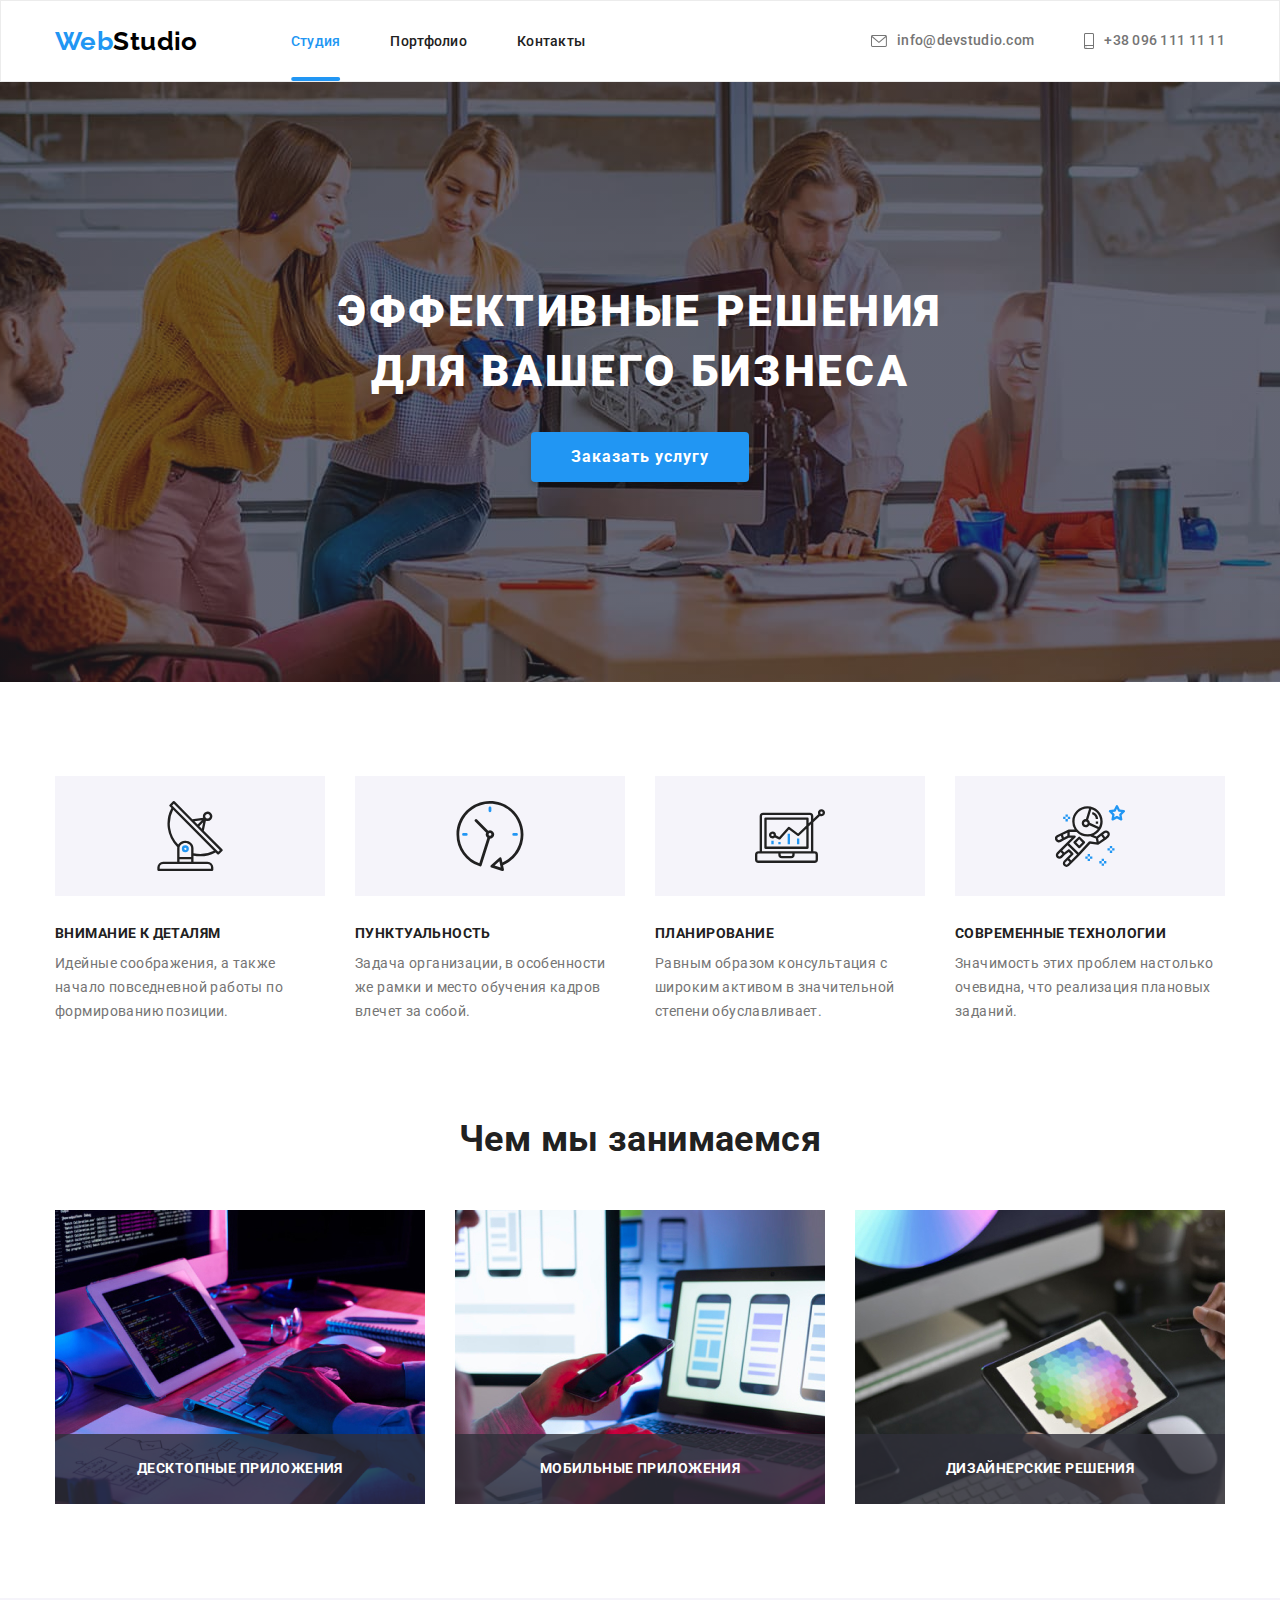
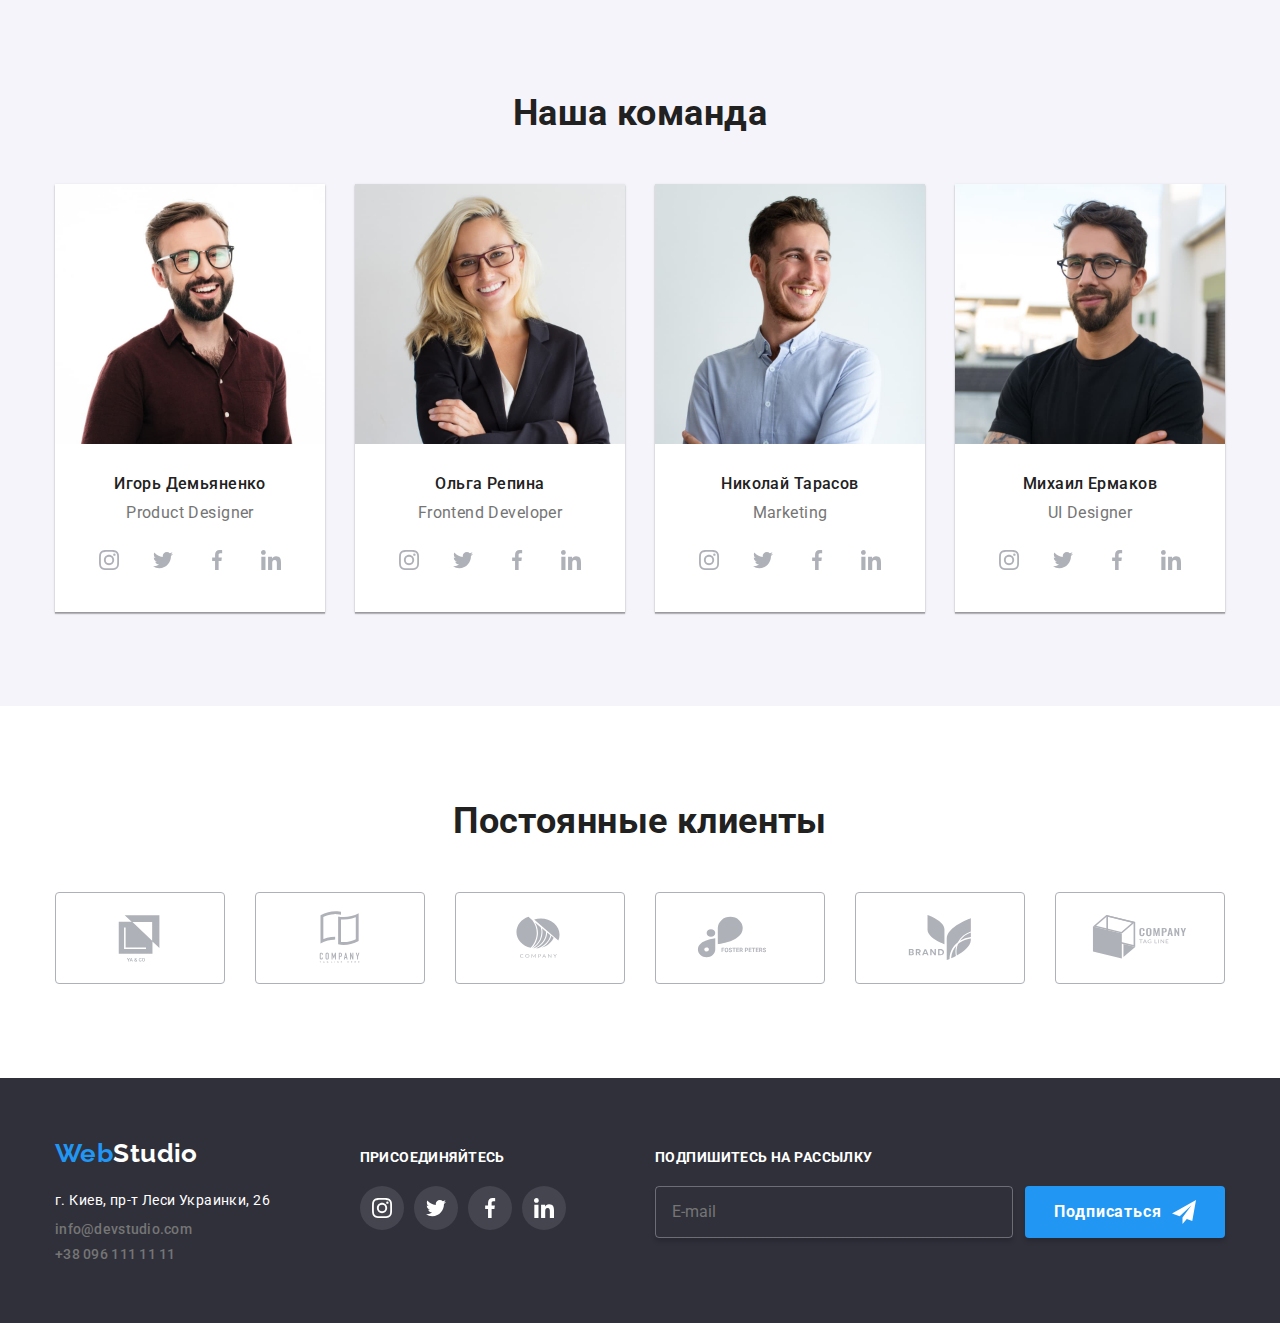
==== index.html @ 79c7edd2 "Initial commit" ====
<!DOCTYPE html>
<html lang="ru">
  <head>
    <meta charset="UTF-8" />
    <meta http-equiv="X-UA-Compatible" content="IE=edge" />
    <meta name="viewport" content="width=device-width, initial-scale=1.0" />

    <title>ВебСтудия</title>

    <link rel="preconnect" href="https://fonts.googleapis.com" />
    <link rel="preconnect" href="https://fonts.gstatic.com" crossorigin />
    <link
      href="https://fonts.googleapis.com/css2?family=Montserrat:wght@400;700&family=Raleway:wght@700&family=Roboto:wght@400;500;700;900&display=swap"
      rel="stylesheet"
    />
    <link
      rel="stylesheet"
      href="https://cdn.jsdelivr.net/npm/modern-normalize@1.1.0/modern-normalize.min.css"
    />
    <link rel="stylesheet" href="./css/styles.css" />
  </head>
  <body>
    <!--Header-->
    <header class="header">
      <div class="container header-container">
        <nav class="navigation">
          <a class="logo-link-header link" href="./index.html"
            ><span class="accent">Web</span>Studio</a
          >

          <ul class="menu list">
            <li class="menu-item">
              <a class="menu-link menu-link-current link" href="">Студия</a>
            </li>
            <li class="menu-item">
              <a class="menu-link link" href="./portfolio.html">Портфолио</a>
            </li>
            <li class="menu-item">
              <a class="menu-link link" href="">Контакты</a>
            </li>
          </ul>
        </nav>
        <ul class="contact list">
          <li class="contact-item-header">
            <a class="contact-text link" href="mailto:info@devstudio.com">
              <svg class="contact-link-icon" width="16" height="12">
                <use href="./images/symbol-defs.svg#icon-mail"></use>
              </svg>
              info@devstudio.com</a
            >
          </li>
          <li class="contact-item-header">
            <a class="contact-text contact-text-phone link" href="tel:+380961111111">
              <svg class="contact-link-icon" width="10" height="16">
                <use href="./images/symbol-defs.svg#icon-smartphone"></use>
              </svg>
              +38 096 111 11 11</a
            >
          </li>
        </ul>
      </div>
    </header>
    <main>
      <!--Hero-->

      <section class="hero section">
        <div class="container">
          <h1 class="hero-title">Эффективные решения для вашего бизнеса</h1>
          <button class="modal-btn" data-modal-open type="button">Заказать услугу</button>
        </div>
      </section>

      <!--Преимущества нашей компании-->
      <section class="plus section">
        <div class="container">
          <h2 class="visually-hidden">Преимущества нашей компании</h2>

          <ul class="plus-list list">
            <li class="plus-item">
              <div class="plus-item-icon">
                <svg class="plus-icon" width="70" height="70">
                  <use href="./images/symbol-defs.svg#icon-antenna"></use>
                </svg>
              </div>
              <h3 class="plus-title">Внимание к деталям</h3>
              <p class="plus-text">
                Идейные соображения, а также начало повседневной работы по формированию позиции.
              </p>
            </li>

            <li class="plus-item">
              <div class="plus-item-icon">
                <svg class="plus-icon" width="70" height="70">
                  <use href="./images/symbol-defs.svg#icon-clock"></use>
                </svg>
              </div>
              <h3 class="plus-title">Пунктуальность</h3>
              <p class="plus-text">
                Задача организации, в особенности же рамки и место обучения кадров влечет за собой.
              </p>
            </li>
            <li class="plus-item">
              <div class="plus-item-icon">
                <svg class="plus-icon" width="70" height="70">
                  <use href="./images/symbol-defs.svg#icon-diagram"></use>
                </svg>
              </div>
              <h3 class="plus-title">Планирование</h3>
              <p class="plus-text">
                Равным образом консультация с широким активом в значительной степени обуславливает.
              </p>
            </li>
            <li class="plus-item">
              <div class="plus-item-icon">
                <svg class="plus-icon" width="70" height="70">
                  <use href="./images/symbol-defs.svg#icon-astronaut"></use>
                </svg>
              </div>
              <h3 class="plus-title">Современные технологии</h3>
              <p class="plus-text">
                Значимость этих проблем настолько очевидна, что реализация плановых заданий.
              </p>
            </li>
          </ul>
        </div>
      </section>

      <!--Примеры работ-->
      <section class="examples section">
        <div class="container">
          <h2 class="section-title title">Чем мы занимаемся</h2>
          <ul class="examples-list list">
            <li class="examples-img picture">
              <img
                class="examples-pict"
                src="./images/box1.jpg"
                alt="визуальный пример работы 1"
                width="370"
                height="294"
              />
              <div class="examples-title-wrapper">
                <p class="examples-title">Десктопные приложения</p>
              </div>
            </li>
            <li class="examples-img picture">
              <img
                class="examples-pict"
                src="./images/box2.jpg"
                alt="визуальный пример работы 2"
                width="370"
                height="294"
              />
              <div class="examples-title-wrapper">
                <p class="examples-title">Мобильные приложения</p>
              </div>
            </li>
            <li class="examples-img picture">
              <img
                class="examples-pict"
                src="./images/box3.jpg"
                alt="визуальный пример работы 3"
                width="370"
                height="294"
              />
              <div class="examples-title-wrapper">
                <p class="examples-title">Дизайнерские решения</p>
              </div>
            </li>
          </ul>
        </div>
      </section>
      <!--Команда-->
      <section class="team section">
        <div class="container">
          <h2 class="section-title title">Наша команда</h2>
          <ul class="team-list list">
            <li class="team-item">
              <img
                class="picture"
                src="./images/teamcard1.jpg"
                alt="фото члена команды1"
                width="270"
              />
              <div class="team-sign">
                <h3 class="team-name-title">Игорь Демьяненко</h3>
                <p class="team-speciality">Product Designer</p>
                <ul class="social-list list">
                  <li class="social-list-item">
                    <a href="" class="social-list-link">
                      <svg class="social-list-icon" width="20" height="20">
                        <use href="./images/symbol-defs.svg#icon-instagram"></use>
                      </svg>
                    </a>
                  </li>
                  <li class="social-list-item">
                    <a href="" class="social-list-link">
                      <svg class="social-list-icon" width="20" height="20">
                        <use href="./images/symbol-defs.svg#icon-twitter"></use>
                      </svg>
                    </a>
                  </li>
                  <li class="social-list-item">
                    <a href="" class="social-list-link">
                      <svg class="social-list-icon" width="20" height="20">
                        <use href="./images/symbol-defs.svg#icon-facebook"></use>
                      </svg>
                    </a>
                  </li>
                  <li class="social-list-item">
                    <a href="" class="social-list-link">
                      <svg class="social-list-icon" width="20" height="20">
                        <use href="./images/symbol-defs.svg#icon-linkedin"></use>
                      </svg>
                    </a>
                  </li>
                </ul>
              </div>
            </li>
            <li class="team-item">
              <img
                class="picture"
                src="./images/teamcard2.jpg"
                alt="фото члена команды2"
                width="270"
              />
              <div class="team-sign">
                <h3 class="team-name-title">Ольга Репина</h3>
                <p class="team-speciality">Frontend Developer</p>
                <ul class="social-list list">
                  <li class="social-list-item">
                    <a href="" class="social-list-link">
                      <svg class="social-list-icon" width="20" height="20">
                        <use href="./images/symbol-defs.svg#icon-instagram"></use>
                      </svg>
                    </a>
                  </li>
                  <li class="social-list-item">
                    <a href="" class="social-list-link">
                      <svg class="social-list-icon" width="20" height="20">
                        <use href="./images/symbol-defs.svg#icon-twitter"></use>
                      </svg>
                    </a>
                  </li>
                  <li class="social-list-item">
                    <a href="" class="social-list-link">
                      <svg class="social-list-icon" width="20" height="20">
                        <use href="./images/symbol-defs.svg#icon-facebook"></use>
                      </svg>
                    </a>
                  </li>
                  <li class="social-list-item">
                    <a href="" class="social-list-link">
                      <svg class="social-list-icon" width="20" height="20">
                        <use href="./images/symbol-defs.svg#icon-linkedin"></use>
                      </svg>
                    </a>
                  </li>
                </ul>
              </div>
            </li>
            <li class="team-item">
              <img
                class="picture"
                src="./images/teamcard3.jpg"
                alt="фото члена команды3"
                width="270"
              />
              <div class="team-sign">
                <h3 class="team-name-title">Николай Тарасов</h3>
                <p class="team-speciality">Marketing</p>
                <ul class="social-list list">
                  <li class="social-list-item">
                    <a href="" class="social-list-link">
                      <svg class="social-list-icon" width="20" height="20">
                        <use href="./images/symbol-defs.svg#icon-instagram"></use>
                      </svg>
                    </a>
                  </li>
                  <li class="social-list-item">
                    <a href="" class="social-list-link">
                      <svg class="social-list-icon" width="20" height="20">
                        <use href="./images/symbol-defs.svg#icon-twitter"></use>
                      </svg>
                    </a>
                  </li>
                  <li class="social-list-item">
                    <a href="" class="social-list-link">
                      <svg class="social-list-icon" width="20" height="20">
                        <use href="./images/symbol-defs.svg#icon-facebook"></use>
                      </svg>
                    </a>
                  </li>
                  <li class="social-list-item">
                    <a href="" class="social-list-link">
                      <svg class="social-list-icon" width="20" height="20">
                        <use href="./images/symbol-defs.svg#icon-linkedin"></use>
                      </svg>
                    </a>
                  </li>
                </ul>
              </div>
            </li>
            <li class="team-item">
              <img
                class="picture"
                src="./images/teamcard4.jpg"
                alt="фото члена команды4"
                width="270"
              />
              <div class="team-sign">
                <h3 class="team-name-title">Михаил Ермаков</h3>
                <p class="team-speciality">UI Designer</p>
                <ul class="social-list list">
                  <li class="social-list-item">
                    <a href="" class="social-list-link">
                      <svg class="social-list-icon" width="20" height="20">
                        <use href="./images/symbol-defs.svg#icon-instagram"></use>
                      </svg>
                    </a>
                  </li>
                  <li class="social-list-item">
                    <a href="" class="social-list-link">
                      <svg class="social-list-icon" width="20" height="20">
                        <use href="./images/symbol-defs.svg#icon-twitter"></use>
                      </svg>
                    </a>
                  </li>
                  <li class="social-list-item">
                    <a href="" class="social-list-link">
                      <svg class="social-list-icon" width="20" height="20">
                        <use href="./images/symbol-defs.svg#icon-facebook"></use>
                      </svg>
                    </a>
                  </li>
                  <li class="social-list-item">
                    <a href="" class="social-list-link">
                      <svg class="social-list-icon" width="20" height="20">
                        <use href="./images/symbol-defs.svg#icon-linkedin"></use>
                      </svg>
                    </a>
                  </li>
                </ul>
              </div>
            </li>
          </ul>
        </div>
      </section>

      <!-- Постоянные клиенты -->
      <section class="clients section">
        <div class="container">
          <h2 class="section-title title">Постоянные клиенты</h2>
          <ul class="clients-list list">
            <li class="clients-item">
              <a href="" class="clients-list-link">
                <svg class="clients-list-icon" width="106" height="60">
                  <use href="./images/symbol-defs.svg#icon-logo-clients1"></use>
                </svg>
              </a>
            </li>
            <li class="clients-item">
              <a href="" class="clients-list-link">
                <svg class="clients-list-icon" width="106" height="60">
                  <use href="./images/symbol-defs.svg#icon-logo-clients2"></use>
                </svg>
              </a>
            </li>
            <li class="clients-item">
              <a href="" class="clients-list-link">
                <svg class="clients-list-icon" width="106" height="60">
                  <use href="./images/symbol-defs.svg#icon-logo-clients3"></use>
                </svg>
              </a>
            </li>
            <li class="clients-item">
              <a href="" class="clients-list-link">
                <svg class="clients-list-icon" width="106" height="60">
                  <use href="./images/symbol-defs.svg#icon-logo-clients4"></use>
                </svg>
              </a>
            </li>
            <li class="clients-item">
              <a href="" class="clients-list-link">
                <svg class="clients-list-icon" width="106" height="60">
                  <use href="./images/symbol-defs.svg#icon-logo-clients5"></use>
                </svg>
              </a>
            </li>
            <li class="clients-item">
              <a href="" class="clients-list-link">
                <svg class="clients-list-icon" width="106" height="60">
                  <use href="./images/symbol-defs.svg#icon-logo-clients6"></use>
                </svg>
              </a>
            </li>
          </ul>
        </div>
      </section>
    </main>

    <!--Footer-->
    <footer class="footer">
      <div class="container footer-flex">
        <div class="footer-contacts">
          <a class="logo-link-footer link" href="./index.html"
            ><span class="accent">Web</span>Studio</a
          >

          <address class="address">
            <ul class="address-list list">
              <li class="contact-item">
                <a class="address-text link" href="">г. Киев, пр-т Леси Украинки, 26</a>
              </li>
              <li class="contact-item">
                <a
                  class="contact-text-footer contact-text-email link"
                  href="mailto:info@devstudio.com"
                  >info@devstudio.com</a
                >
              </li>
              <li class="contact-item">
                <a class="contact-text-footer link" href="tel:+380961111111">+38 096 111 11 11</a>
              </li>
            </ul>
          </address>
        </div>
        <div class="footer-join">
          <h3 class="join-title">Присоединяйтесь</h3>
          <ul class="social-list list">
            <li class="social-list-item-dark-theme">
              <a href="" class="social-list-link-dark-theme">
                <svg class="social-list-icon-dark-theme" width="20" height="20">
                  <use href="./images/symbol-defs.svg#icon-instagram"></use>
                </svg>
              </a>
            </li>
            <li class="social-list-item-dark-theme">
              <a href="" class="social-list-link-dark-theme">
                <svg class="social-list-icon-dark-theme" width="20" height="20">
                  <use href="./images/symbol-defs.svg#icon-twitter"></use>
                </svg>
              </a>
            </li>
            <li class="social-list-item-dark-theme">
              <a href="" class="social-list-link-dark-theme">
                <svg class="social-list-icon-dark-theme" width="20" height="20">
                  <use href="./images/symbol-defs.svg#icon-facebook"></use>
                </svg>
              </a>
            </li>
            <li class="social-list-item-dark-theme">
              <a href="" class="social-list-link-dark-theme">
                <svg class="social-list-icon-dark-theme" width="20" height="20">
                  <use href="./images/symbol-defs.svg#icon-linkedin"></use>
                </svg>
              </a>
            </li>
          </ul>
        </div>
        <form class="subs-footer">
          <p class="subs-footer-slogan">Подпишитесь на рассылку</p>
          <div class="form-subs-footer">
            <input type="email" name="e-mail" placeholder="E-mail" class="email-input" required />
            <button type="submit" class="btn-subs">
              Подписаться
              <svg class="btn-subs-icon" width="24" height="24">
                <use href="./images/symbol-defs.svg#icon-sending"></use>
              </svg>
            </button>
          </div>
        </form>
      </div>
    </footer>

    <div class="backdrop-modal is-hidden" data-modal>
      <div class="modal-wind">
        <button type="button" class="modal-close-btn" data-modal-close>
          <svg class="modal-wind-icon" width="18" height="18">
            <use href="./images/symbol-defs.svg#icon-close-modal-button"></use>
          </svg>
        </button>
        <form class="modal-form">
          <p class="modal-form-slogan">Оставьте свои данные, мы Вам перезвоним</p>
          <label class="modal-form-field"
            ><span class="modal-form-field-name">Имя</span>
            <span class="modal-input-wrapper">
              <input type="text" name="user_name" class="modal-form-input" required minlength="3" />
              <svg class="modal-input-icon" width="18" height="18">
                <use href="./images/symbol-defs.svg#icon-person-black"></use>
              </svg>
            </span>
          </label>
          <label class="modal-form-field"
            ><span class="modal-form-field-name">Телефон</span>
            <span class="modal-input-wrapper">
              <input
                type="tel"
                name="user_phone"
                class="modal-form-input"
                required
                minlength="10"
              />
              <svg class="modal-input-icon" width="18" height="18">
                <use href="./images/symbol-defs.svg#icon-phone"></use>
              </svg>
            </span>
          </label>
          <label class="modal-form-field"
            ><span class="modal-form-field-name">Почта</span>
            <span class="modal-input-wrapper">
              <input
                type="email"
                name="user_email"
                class="modal-form-input"
                required
                minlength="3"
              />
              <svg class="modal-input-icon" width="18" height="18">
                <use href="./images/symbol-defs.svg#icon-email-black"></use>
              </svg>
            </span>
          </label>
          <label class="modal-form-field modal-form-field-marg"
            ><span class="modal-form-field-name">Комментарий</span>
            <textarea
              name="user-comment"
              placeholder="Введите текст"
              class="modal-form-comment"
            ></textarea>
          </label>

          <input
            type="checkbox"
            name="user_agreement"
            id="agreement"
            class="modal-form-check visually-hidden"
          />

          <label for="agreement" class="modal-form-check-text"
            >Соглашаюсь с рассылкой и принимаю&nbsp;<a class="agreement-name" href=""
              >Условия договора</a
            ></label
          >
          <button type="submit" class="modal-btn-submit">Отправить</button>
        </form>
      </div>
    </div>
    <script src="./js/modal.js"></script>
  </body>
</html>
---- css/styles.css ----
:root {
  --primary-font: 'Roboto', sans-serif;
  --secondary-font: 'Raleway', sans-serif;
  --primary-font-size: 16px;
  --secondary-font-size: 14px;
  --primary-font-weight: 700;
  --primary-text-color: #212121;
  --secondary-text-color: #757575;
  --thirty-text-color: #ffffff;
  --fourty-text-color: #000000;
  --primary-bcg: #2f303a;
  --secondary-bcg: #f5f4fa;
  --thirty-bcg: #ffffff;
  --primary-icon-color: #afb1b8;
  --accent-color: #2196f3;
  --transition-dur-tf: 250ms cubic-bezier(0.4, 0, 0.2, 1);
}

h1,
h2,
h3,
h4,
p {
  margin-top: 0;
  margin-bottom: 0;
}

.visually-hidden {
  position: absolute;
  width: 1px;
  height: 1px;
  margin: -1px;
  border: 0;
  padding: 0;

  white-space: nowrap;
  clip-path: inset(100%);
  clip: rect(0 0 0 0);
  overflow: hidden;
}

ul {
  margin-top: 0;
  margin-bottom: 0;
  padding-left: 0;
}

img {
  display: block;
}

.picture {
  max-width: 100%;
  height: auto;
}

button {
  cursor: pointer;
}

.list {
  list-style: none;
}

.link {
  text-decoration: none;
}

body {
  font-family: var(--primary-font), sans-serif;
  font-size: 14px;
  letter-spacing: 0.03em;
  color: var(--primary-text-color);
  background-color: var(--thirty-bcg);
}

.section {
  padding-top: 94px;
  padding-bottom: 94px;
}

.title {
  margin-bottom: 50px;
}

.container {
  width: 1200px;
  margin-left: auto;
  margin-right: auto;
  padding-left: 15px;
  padding-right: 15px;
}

/* ===================================HEADER=================================== */
.header-container {
  display: flex;
  align-items: center;
}

.header {
  border: 1px solid #ececec;
}

.navigation {
  display: flex;
}

.menu {
  display: flex;
  align-items: center;
}

.contact {
  display: flex;
  align-items: center;
  margin-left: auto;
}

.contact-item-header:not(:first-child) {
  margin-left: 50px;
}

.logo-link-header {
  margin-right: 93px;
  font-family: var(--secondary-font);
  font-weight: var(--primary-font-weight);
  font-size: 26px;
  line-height: 1.19;
  color: var(--fourty-text-color);
}

.menu-item:not(:last-child) {
  margin-right: 50px;
}

.accent {
  color: var(--accent-color);
}

.menu-link:hover,
.menu-link:focus {
  color: var(--accent-color);
}

.menu-link {
  position: relative;
  padding: 32px 0;
  margin-bottom: 28px;
  font-weight: 500;
  line-height: 1.14;
  letter-spacing: 0.02em;
  color: var(--primary-text-color);
  transition: color var(--transition-dur-tf);
}

.menu-link-current::after {
  position: absolute;
  bottom: 0;
  left: 50%;
  transform: translateX(-50%);
  content: '';
  display: block;
  width: 100%;
  height: 4px;
  border-radius: 2px;
  background-color: var(--accent-color);
}

.contact-link-icon {
  justify-content: center;
  align-items: center;
  fill: currentColor;
  margin-right: 10px;
}

.contact-link-icon:hover,
.contact-link-icon:focus {
  fill: currentColor;
}

.contact-text {
  display: flex;
  align-items: center;
  font-style: normal;
  padding: 32px 0;
  font-weight: 500;
  font-size: var(--secondary-font-size);
  line-height: 1.14;
  letter-spacing: 0.02em;
  color: var(--secondary-text-color);
  transition: color var(--transition-dur-tf);
}

.contact-text:hover,
.contact-text:focus {
  color: var(--accent-color);
}

/*========================================== HERO =========================================*/
.hero {
  padding-top: 200px;
  padding-bottom: 200px;
  text-align: center;
  background-image: linear-gradient(to right, rgba(47, 48, 58, 0.4), rgba(47, 48, 58, 0.4)),
    url(../images/Img-hero.jpg);
  background-color: #c4c4c4;
  background-size: cover;
  background-position: center;
  background-repeat: no-repeat;
  max-width: 1600px;
  margin: 0 auto;
}

.hero-title {
  width: 693px;
  margin-left: auto;
  margin-right: auto;
  margin-bottom: 30px;
  font-weight: 900;
  font-size: 44px;
  line-height: 1.36;
  text-align: center;
  letter-spacing: 0.06em;
  text-transform: uppercase;
  color: var(--thirty-text-color);
}

.modal-btn {
  padding: 10px 40px;
  border-radius: 4px;
  box-shadow: 0px 4px 4px rgba(0, 0, 0, 0.15);
  border: none;
  background-color: var(--accent-color);
  font-family: inherit;
  font-weight: var(--primary-font-weight);
  font-size: var(--primary-font-size);
  line-height: 1.88;
  letter-spacing: 0.06em;
  color: var(--thirty-text-color);
  transition: background-color var(--transition-dur-tf);
}

.modal-btn:hover,
.modal-btn:focus {
  background-color: #188ce8;
}

/* ========================================= PLUS =========================================*/
.plus-list-icon {
  display: flex;
  justify-content: space-between;
  margin-bottom: 30px;
}

.plus-item-icon {
  display: flex;
  justify-content: center;
  align-items: center;
  /* width: 270px; */
  height: 120px;
  background-color: var(--secondary-bcg);
  margin-bottom: 30px;
}

.plus-list {
  display: flex;
  justify-content: space-between;
}

.plus-item {
  width: 270px;
}

.plus-title {
  margin-bottom: 10px;
  font-size: var(--secondary-font-size);
  line-height: 1.14;
  text-transform: uppercase;
}

.plus-text {
  line-height: 1.71;
  color: var(--secondary-text-color);
}

/* ========================================= EXAMPLES ======================================*/
.examples {
  padding-top: 0;
}

.examples-list {
  display: flex;
}

.examples-img {
  position: relative;
}

.examples-img:not(:last-child) {
  margin-right: 30px;
}

.examples-title {
  font-size: var(--secondary-font-size);
  font-weight: var(--primary-font-weight);
  line-height: 1.14;
  text-transform: uppercase;
  color: var(--thirty-text-color);
}

.examples-title-wrapper {
  position: absolute;
  bottom: 0;
  width: 100%;
  background-color: rgba(47, 48, 58, 0.8);
  padding: 27px 0;
  text-align: center;
}

/*=========================================== TEAM ===========================================*/

.team-list {
  display: flex;
}

.team-item:not(:last-child) {
  margin-right: 30px;
}

.team-item {
  background: var(--thirty-bcg);

  box-shadow: 0px 1px 3px rgba(0, 0, 0, 0.12), 0px 1px 1px rgba(0, 0, 0, 0.14),
    0px 2px 1px rgba(0, 0, 0, 0.2);
}

.team-name-title {
  margin-bottom: 10px;
}

.section-title {
  font-size: 36px;
  line-height: 1.17;
  text-align: center;
}

.team {
  background-color: var(--secondary-bcg);
}

.team-sign {
  padding: 30px 0;
}

.team-name-title {
  font-weight: 500;
  font-size: var(--primary-font-size);
  line-height: 1.19;
  text-align: center;
}

.team-speciality {
  margin-bottom: 16px;
  font-size: var(--primary-font-size);
  line-height: 1.19;
  text-align: center;
  color: var(--secondary-text-color);
}

.social-list {
  display: flex;
  justify-content: center;
  gap: 10px;
}

.social-list-icon {
  fill: var(--primary-icon-color);
  transition: fill var(--transition-dur-tf);
}

.social-list-link {
  display: flex;
  justify-content: center;
  align-items: center;
  width: 44px;
  height: 44px;
  border-radius: 50%;
  background-color: var(--thirty-bcg);
  transition: background-color var(--transition-dur-tf);
}

.social-list-link:hover,
.social-list-link:focus {
  background-color: var(--accent-color);
}

.social-list-link:hover .social-list-icon,
.social-list-link:focus .social-list-icon {
  fill: var(--thirty-text-color);
}

/* ======================================= CLIENTS =========================================*/

.clients-list {
  display: flex;
}

.clients-list-icon {
  fill: var(--primary-icon-color);
  transition: fill var(--transition-dur-tf);
}

.clients-list-link:hover .clients-list-icon,
.clients-list-link:focus .clients-list-icon {
  fill: var(--accent-color);
}

.clients-list-link {
  width: 170px;
  height: 92px;
  display: flex;
  align-items: center;
  justify-content: center;
  color: var(--link-client-color);

  border: 1px solid var(--primary-icon-color);
  border-radius: 4px;
  transition: border var(--transition-dur-tf);
}

.clients-list-link:hover,
.clients-list-link:focus {
  border: 1px solid var(--accent-color);
}

.clients-item:not(:last-child) {
  margin-right: 30px;
}

/*======================================== FOOTER ========================================*/

.footer {
  background-color: var(--primary-bcg);
  padding: 60px 0;
}

.footer-flex {
  display: flex;
  align-items: baseline;
  justify-content: space-between;
}

.logo-footer {
  margin-top: 60px;
  margin-bottom: 20px;
}

.contact-item:not(:last-child) {
  margin-bottom: 9px;
}

.logo-link-footer {
  display: block;
  margin-bottom: 20px;
  font-family: var(--secondary-font);
  font-weight: var(--primary-font-weight);
  font-size: 26px;
  line-height: 1.19;

  color: var(--thirty-text-color);
}

.address-text {
  font-style: normal;
  font-size: var(--secondary-font-size);
  line-height: 1.71;
  color: var(--thirty-text-color);
}

.contact-text-footer {
  display: flex;
  align-items: center;
  font-style: normal;
  font-weight: 500;
  font-size: var(--secondary-font-size);
  line-height: 1.14;
  letter-spacing: 0.02em;
  color: var(--secondary-text-color);
  transition: color var(--transition-dur-tf);
}

.contact-text-footer:hover,
.contact-text-footer:focus {
  color: var(--accent-color);
}

.join-title {
  margin-bottom: 20px;
  font-size: var(--secondary-font-size);
  line-height: 1.14;
  text-transform: uppercase;
  color: var(--thirty-text-color);
}

.social-list-icon-dark-theme {
  fill: var(--thirty-text-color);
}

.social-list-link-dark-theme {
  display: flex;
  justify-content: center;
  align-items: center;
  width: 44px;
  height: 44px;
  border-radius: 50%;
  background: rgba(255, 255, 255, 0.1);
  transition: background-color var(--transition-dur-tf);
}

.social-list-link-dark-theme:hover,
.social-list-link-dark-theme:focus {
  background-color: var(--accent-color);
}

.subs-footer {
  align-items: center;
}

.subs-footer-slogan {
  margin-bottom: 20px;
  font-weight: var(--primary-font-weight);
  line-height: 1.14;
  text-transform: uppercase;
  color: var(--thirty-text-color);
}

.email-input {
  width: 358px;
  padding: 15px 16px;
  margin-right: 12px;
  font-style: normal;
  font-weight: 400;
  font-size: 16px;
  line-height: 1.25;
  background-color: inherit;
  border: 1px solid rgba(255, 255, 255, 0.3);
  box-shadow: 0px 4px 4px rgb(0 0 0 / 15%);
  border-radius: 4px;
  color: var(--thirty-text-color);

  transition: border-color var(--transition-dur-tf);
}

.email-input:focus {
  outline: none;
  border: 1px solid var(--accent-color);
}

.form-subs-footer {
  display: flex;
}

.btn-subs {
  width: 200px;
  padding: 10px 28px;
  background: #2196f3;
  box-shadow: 0px 4px 4px rgba(0, 0, 0, 0.15);
  border-radius: 4px;

  font-weight: 700;
  font-size: 16px;
  line-height: 1.88px;
  letter-spacing: 0.06em;
  color: #ffffff;

  display: flex;
  gap: 10px;
  align-items: center;
  justify-content: center;
  border: none;

  transition: background-color var(--transition-dur-tf);
}

.btn-subs-icon {
  fill: var(--thirty-bcg);
}

.btn-subs:hover,
.btn-subs:focus {
  background-color: #188ce8;
}

/* =====================================OUR PORTFOLIO ===================================== */

.nav-on-portfolio-text:hover,
.nav-on-portfolio-text:focus {
  background-color: var(--accent-color);
  color: var(--thirty-text-color);
}

.btn-portfolio:hover,
.btn-portfolio:focus {
  box-shadow: 0px 3px 1px rgba(0, 0, 0, 0.1), 0px 1px 2px rgba(0, 0, 0, 0.08),
    0px 2px 2px rgba(0, 0, 0, 0.12);
}

.btn-portfolio:not(:last-child) {
  margin-right: 8px;
}

.btn-portfolio {
  transition: box-shadow var(--transition-dur-tf), background-color var(--transition-dur-tf);
}

.nav-on-portfolio-list {
  display: flex;
  justify-content: center;
  margin-bottom: 50px;
}

.nav-on-portfolio-text.current {
  background-color: var(--accent-color);
  color: var(--thirty-text-color);
}

.nav-on-portfolio-text {
  padding: 6px 28px;

  border-radius: 4px;
  border: none;
  background-color: var(--secondary-bcg);
  font-family: inherit;
  font-weight: 500;
  font-size: var(--primary-font-size);
  line-height: 1.62;
  text-align: center;
  color: var(--primary-text-color);
  transition: color var(--transition-dur-tf);
}

.portfolio-img-text {
  padding: 20px 24px;
}

.portfolio-examples-item {
  background: var(--thirty-bcg);
  border: 1px solid #eeeeee;
  flex-basis: calc((100% - 60px) / 3);
}

.portfolio-examles-links {
  display: block;

  transition: box-shadow var(--transition-dur-tf);
}

.portfolio-img-wrapper {
  position: relative;
  overflow: hidden;
}

.portfolio-examles-links:hover .overlay,
.portfolio-examles-links:focus .overlay {
  transform: translate(0, 0);
}

.portfolio-examles-links:hover,
.portfolio-examles-links:focus {
  box-shadow: 0px 1px 1px rgb(0 0 0 / 12%), 0px 4px 4px rgb(0 0 0 / 6%),
    1px 4px 6px rgb(0 0 0 / 16%);
}

.overlay {
  position: absolute;
  left: 0;
  top: 0;
  width: 100%;
  height: 100%;
  padding: 63px 24px;
  overflow: hidden;
  transform: translate(0, 100%);
  transition: var(--transition-dur-tf);

  font-weight: 400;
  font-size: 18px;
  line-height: 1.56;
  color: var(--thirty-text-color);
  background-color: rgba(33, 150, 243, 0.9);
}

.portfolio-examples-list {
  display: flex;
  gap: 30px;
  flex-wrap: wrap;
}

.portfolio-examples-title {
  margin-bottom: 4px;
  font-weight: var(--primary-font-weight);
  font-size: 18px;
  line-height: 2;
  letter-spacing: 0.06em;
  color: #212121;
}

.portfolio-examples-text {
  font-size: var(--primary-font-size);
  line-height: 1.88;
  color: var(--secondary-text-color);
}

/* =====================================MODAL WINDOW ===================================== */

.backdrop-modal {
  position: fixed;
  z-index: 50;
  top: 0;
  left: 0;
  width: 100%;
  height: 100%;
  background-color: rgba(0, 0, 0, 0.2);

  opacity: 1;
  transition: opacity var(--transition-dur-tf), visibility var(--transition-dur-tf);
}

.backdrop-modal.is-hidden {
  opacity: 0;
  visibility: hidden;
  pointer-events: none;
}

.backdrop-modal.is-hidden .modal-wind {
  transform: translate(-50%, -50%) scale(1.1);
}

.modal-wind {
  position: absolute;
  top: 50%;
  left: 50%;

  width: 528px;
  height: 581px;
  padding: 40px;

  background: var(--thirty-bcg);
  box-shadow: 0px 1px 3px rgba(0, 0, 0, 0.12), 0px 1px 1px rgba(0, 0, 0, 0.14),
    0px 2px 1px rgba(0, 0, 0, 0.2);
  border-radius: 4px;

  transform: translate(-50%, -50%) scale(1);
  transition: var(--transition-dur-tf);
}

.modal-close-btn {
  position: absolute;
  top: 8px;
  right: 8px;
  display: flex;
  justify-content: center;
  align-items: center;
  width: 30px;
  height: 30px;
  background-color: transparent;
  border: 1px solid rgba(0, 0, 0, 0.1);
  border-radius: 50%;
  padding: 0;
  transition: var(--transition-dur-tf);
}

.modal-close-btn:hover,
.modal-close-btn:focus {
  fill: var(--accent-color);
}

.menu-link-current {
  color: var(--accent-color);
}

/* =====================================MODAL FORM ===================================== */
.modal-form {
  display: flex;
  flex-direction: column;
}

.modal-form-field {
  margin-bottom: 10px;
}

.modal-form-field-marg {
  margin-bottom: 20px;
}

.modal-form-slogan {
  font-weight: 700;
  font-size: 20px;
  line-height: 1.15;
  text-align: center;
  margin-bottom: 12px;
}

.modal-form-field-name {
  display: block;
  font-weight: 400;
  font-size: 12px;
  line-height: 1.17;
  letter-spacing: 0.01em;

  color: var(--secondary-text-color);
  margin-bottom: 4px;
}

.modal-input-wrapper {
  position: relative;
  display: block;
}

.modal-input-icon {
  position: absolute;
  left: 12px;
  top: 50%;
  transform: translateY(-50%);

  transition: fill var(--transition-dur-tf);
}

.modal-form-input {
  width: 100%;
  height: 40px;
  border: 1px solid rgba(33, 33, 33, 0.2);
  border-radius: 4px;
  font-size: 16px;

  padding: 12px 42px;
  outline: none;

  transition: border-color var(--transition-dur-tf);
}

.modal-form-input:focus {
  border-color: var(--accent-color);
}

.modal-form-input:focus + .modal-input-icon {
  fill: var(--accent-color);
}

.modal-form-comment {
  display: block;
  resize: none;
  width: 100%;
  height: 120px;
  border: 1px solid rgba(33, 33, 33, 0.2);
  border-radius: 4px;
  font-weight: 400;
  font-size: 12px;
  line-height: 1.17;
  letter-spacing: 0.01em;
  outline: none;
  padding: 12px 16px;

  transition: border-color var(--transition-dur-tf);
}

.modal-form-comment::placeholder {
  color: rgba(117, 117, 117, 0.5);
}

.modal-form-comment:focus {
  border-color: var(--accent-color);
}

.modal-form-check-text {
  display: flex;
  justify-content: center;
  align-items: center;
  margin-bottom: 30px;

  font-weight: 400;
  font-size: 14px;
  line-height: 1.71px;
  color: var(--secondary-text-color);
}

.modal-form-check-text::before {
  display: block;
  width: 16px;
  height: 15px;
  content: '';
  border: 1px solid var(--primary-text-color);
  border-radius: 4px;
  margin-right: 7px;

  transition: var(--transition-dur-tf);
}

.modal-form-check:checked + .modal-form-check-text::before {
  background-image: url(../images/icon\ check.svg);
  background-position: 50% 50%;
  background-repeat: no-repeat;
  background-size: cover;
  border: none;
}

.modal-form-check:focus + .modal-form-check-text::before {
  border: 1.1px solid var(--primary-text-color);
}

.agreement-name {
  color: var(--accent-color);
}

.modal-btn-submit {
  align-self: center;
  width: 200px;
  padding: 10px 52px;
  border-radius: 4px;
  box-shadow: 0px 4px 4px rgba(0, 0, 0, 0.15);
  border: none;
  background-color: var(--accent-color);
  font-family: inherit;
  font-weight: var(--primary-font-weight);
  font-size: var(--primary-font-size);
  line-height: 1.88;
  letter-spacing: 0.06em;
  color: var(--thirty-text-color);
  transition: background-color var(--transition-dur-tf);
}

.modal-btn-submit:hover,
.modal-btn-submit:focus {
  background-color: #188ce8;
}
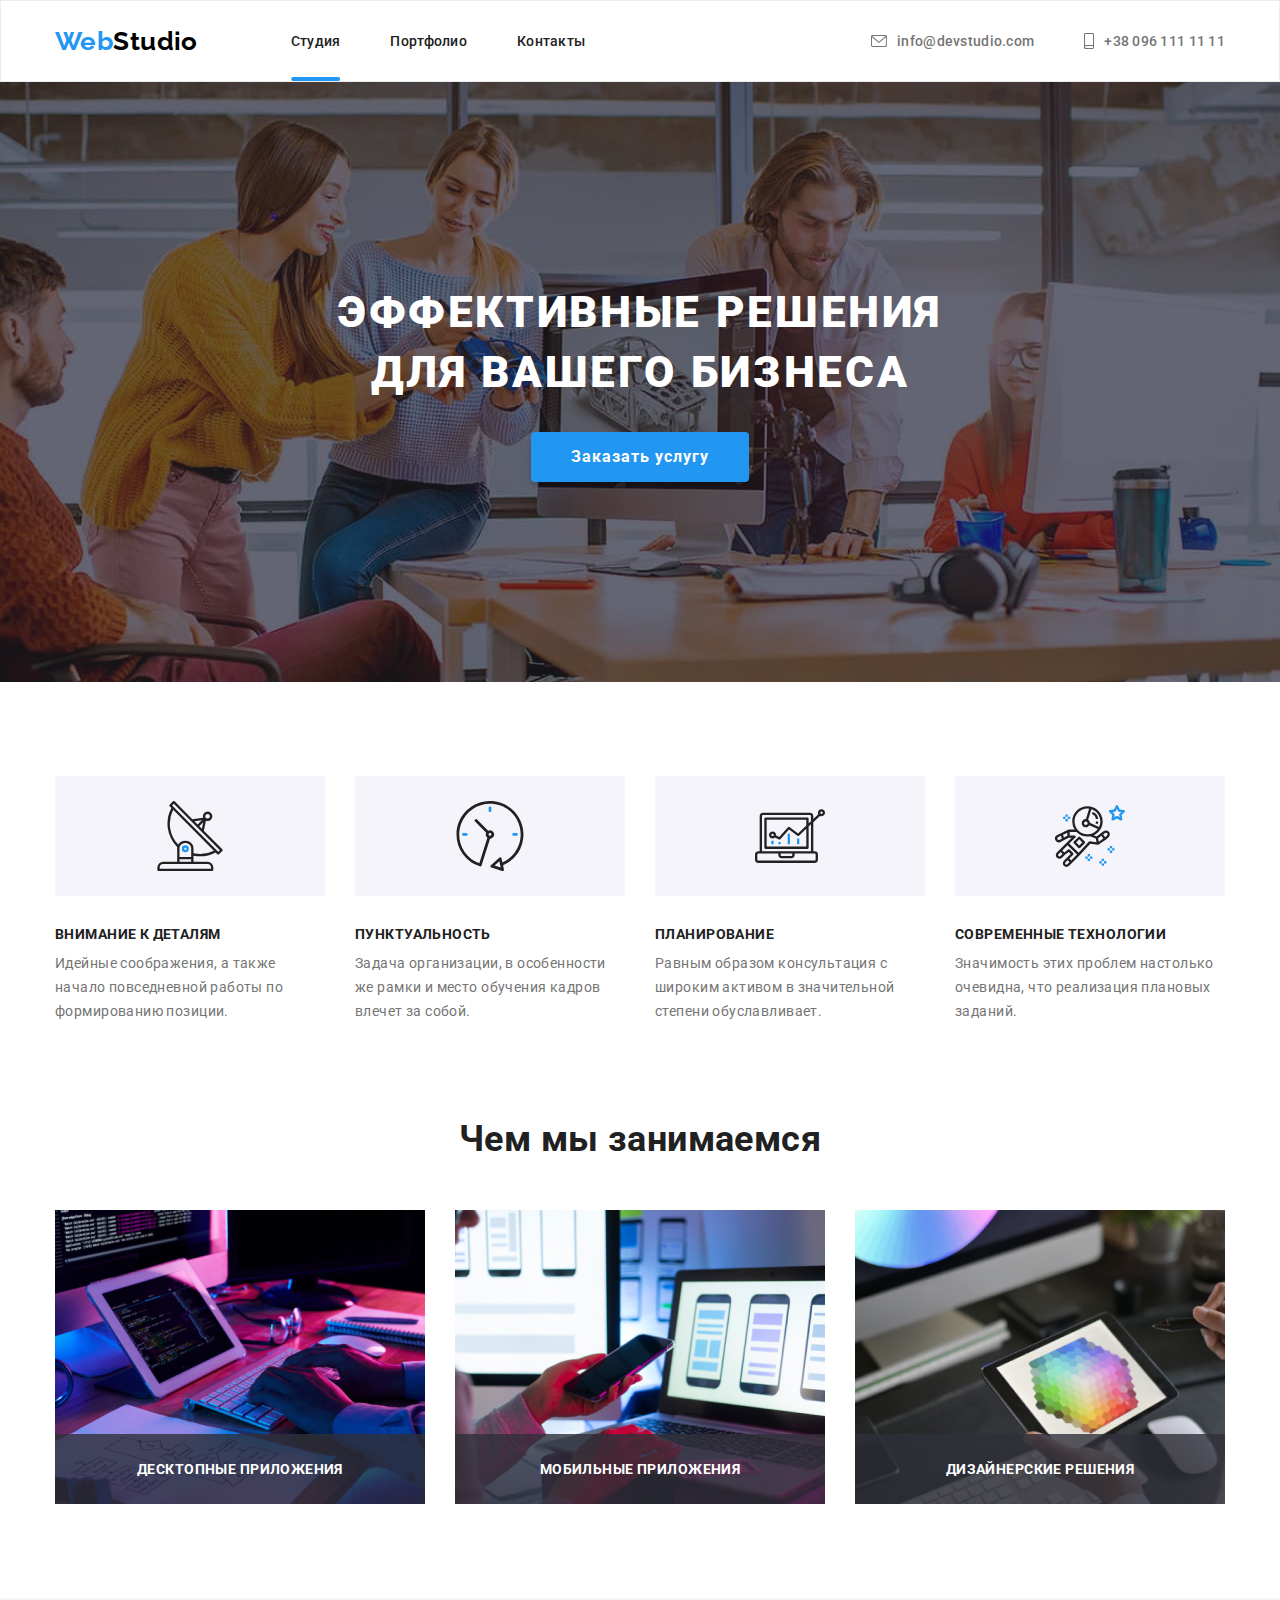
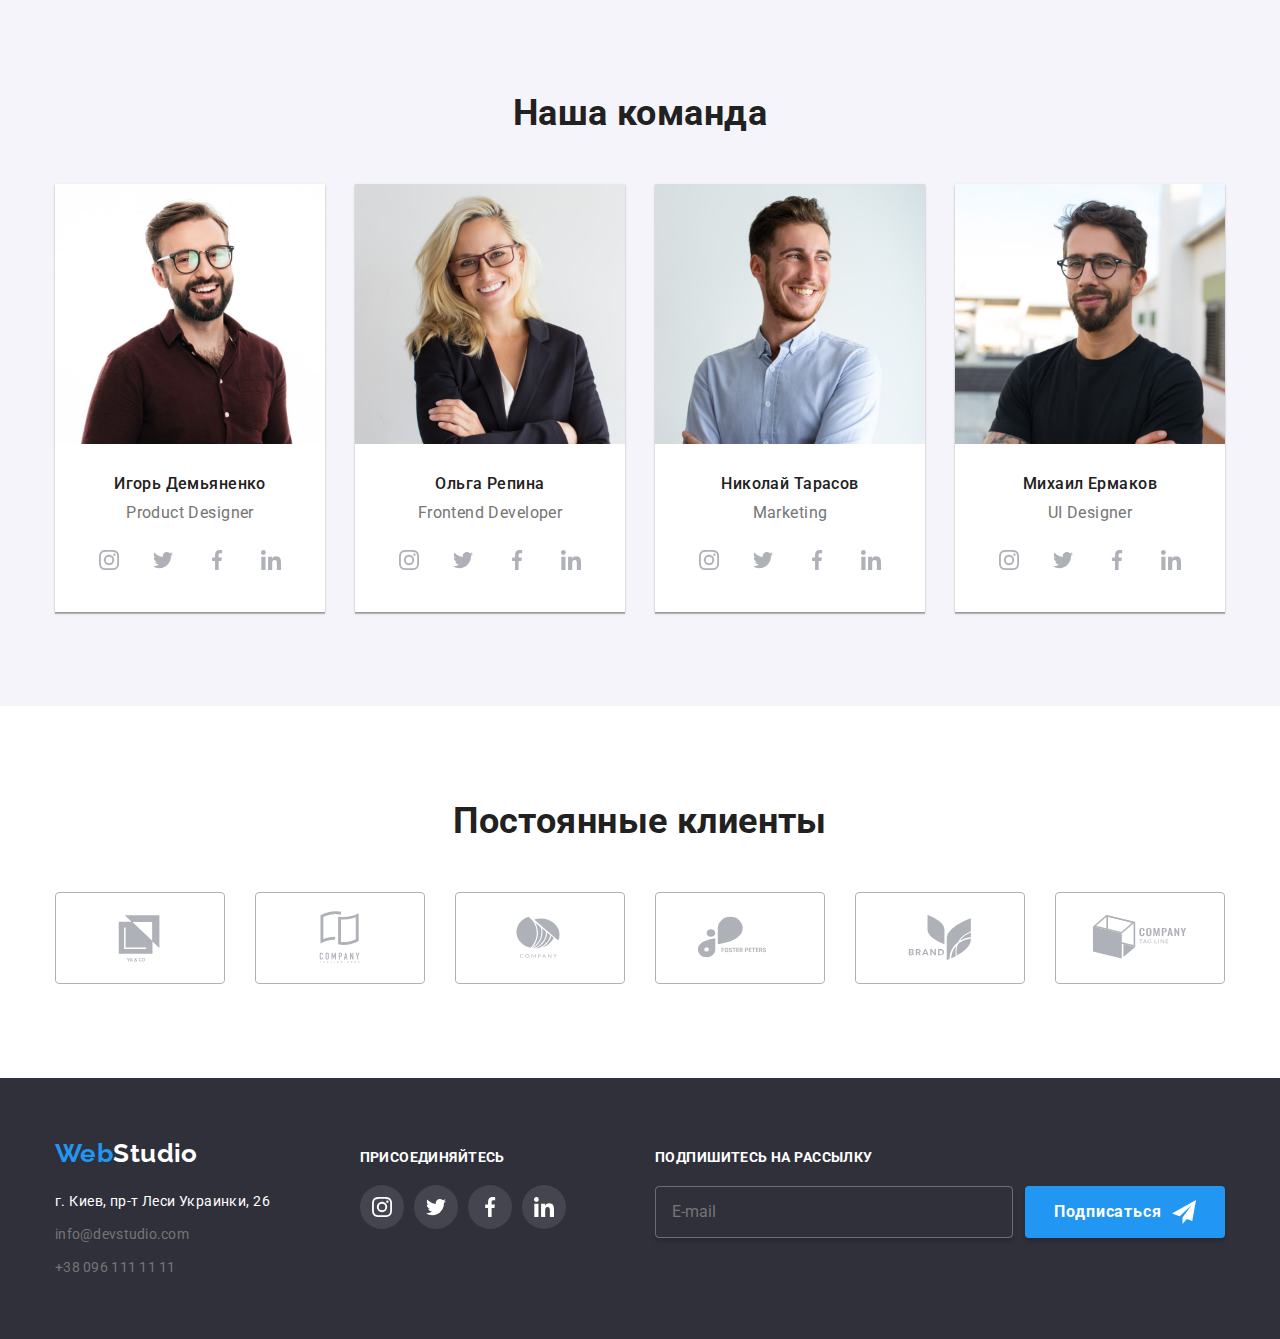
==== commit d9267cbf: "refactoring for BEM and SASS" ====
--- a/index.html
+++ b/index.html
@@ -17,41 +17,42 @@
       rel="stylesheet"
       href="https://cdn.jsdelivr.net/npm/modern-normalize@1.1.0/modern-normalize.min.css"
     />
-    <link rel="stylesheet" href="./css/styles.css" />
+    <!-- <link rel="stylesheet" href="./css/styles.css" /> -->
+    <link rel="stylesheet" href="./css/main.min.css" />
   </head>
   <body>
     <!--Header-->
     <header class="header">
-      <div class="container header-container">
+      <div class="container header__container">
         <nav class="navigation">
           <a class="logo-link-header link" href="./index.html"
             ><span class="accent">Web</span>Studio</a
           >
 
           <ul class="menu list">
-            <li class="menu-item">
-              <a class="menu-link menu-link-current link" href="">Студия</a>
-            </li>
-            <li class="menu-item">
-              <a class="menu-link link" href="./portfolio.html">Портфолио</a>
-            </li>
-            <li class="menu-item">
-              <a class="menu-link link" href="">Контакты</a>
+            <li class="menu__item">
+              <a class="menu__link menu__link-current link" href="">Студия</a>
+            </li>
+            <li class="menu__item">
+              <a class="menu__link link" href="./portfolio.html">Портфолио</a>
+            </li>
+            <li class="menu__item">
+              <a class="menu__link link" href="">Контакты</a>
             </li>
           </ul>
         </nav>
         <ul class="contact list">
-          <li class="contact-item-header">
-            <a class="contact-text link" href="mailto:info@devstudio.com">
-              <svg class="contact-link-icon" width="16" height="12">
+          <li class="contact__item__header">
+            <a class="contact__text link" href="mailto:info@devstudio.com">
+              <svg class="contact__link__icon" width="16" height="12">
                 <use href="./images/symbol-defs.svg#icon-mail"></use>
               </svg>
               info@devstudio.com</a
             >
           </li>
-          <li class="contact-item-header">
-            <a class="contact-text contact-text-phone link" href="tel:+380961111111">
-              <svg class="contact-link-icon" width="10" height="16">
+          <li class="contact__item__header">
+            <a class="contact__text contact__text__phone link" href="tel:+380961111111">
+              <svg class="contact__link__icon" width="10" height="16">
                 <use href="./images/symbol-defs.svg#icon-smartphone"></use>
               </svg>
               +38 096 111 11 11</a
@@ -400,7 +401,7 @@
 
     <!--Footer-->
     <footer class="footer">
-      <div class="container footer-flex">
+      <div class="container footer__flex">
         <div class="footer-contacts">
           <a class="logo-link-footer link" href="./index.html"
             ><span class="accent">Web</span>Studio</a
@@ -409,7 +410,7 @@
           <address class="address">
             <ul class="address-list list">
               <li class="contact-item">
-                <a class="address-text link" href="">г. Киев, пр-т Леси Украинки, 26</a>
+                <a class="address__text link" href="">г. Киев, пр-т Леси Украинки, 26</a>
               </li>
               <li class="contact-item">
                 <a
@@ -427,30 +428,30 @@
         <div class="footer-join">
           <h3 class="join-title">Присоединяйтесь</h3>
           <ul class="social-list list">
-            <li class="social-list-item-dark-theme">
-              <a href="" class="social-list-link-dark-theme">
-                <svg class="social-list-icon-dark-theme" width="20" height="20">
+            <li class="social__list__item__dark__theme">
+              <a href="" class="social__list__link__dark__theme">
+                <svg class="social__list__icon__dark__theme" width="20" height="20">
                   <use href="./images/symbol-defs.svg#icon-instagram"></use>
                 </svg>
               </a>
             </li>
-            <li class="social-list-item-dark-theme">
-              <a href="" class="social-list-link-dark-theme">
-                <svg class="social-list-icon-dark-theme" width="20" height="20">
+            <li class="social__list__item__dark__theme">
+              <a href="" class="social__list__link__dark__theme">
+                <svg class="social__list__icon__dark__theme" width="20" height="20">
                   <use href="./images/symbol-defs.svg#icon-twitter"></use>
                 </svg>
               </a>
             </li>
-            <li class="social-list-item-dark-theme">
-              <a href="" class="social-list-link-dark-theme">
-                <svg class="social-list-icon-dark-theme" width="20" height="20">
+            <li class="social__list__item__dark__theme">
+              <a href="" class="social__list__link__dark__theme">
+                <svg class="social__list__icon__dark__theme" width="20" height="20">
                   <use href="./images/symbol-defs.svg#icon-facebook"></use>
                 </svg>
               </a>
             </li>
-            <li class="social-list-item-dark-theme">
-              <a href="" class="social-list-link-dark-theme">
-                <svg class="social-list-icon-dark-theme" width="20" height="20">
+            <li class="social__list__item__dark__theme">
+              <a href="" class="social__list__link__dark__theme">
+                <svg class="social__list__icon__dark__theme" width="20" height="20">
                   <use href="./images/symbol-defs.svg#icon-linkedin"></use>
                 </svg>
               </a>
--- a/css/styles.css
+++ b/css/styles.css
@@ -1,934 +1,19 @@
-:root {
-  --primary-font: 'Roboto', sans-serif;
-  --secondary-font: 'Raleway', sans-serif;
-  --primary-font-size: 16px;
-  --secondary-font-size: 14px;
-  --primary-font-weight: 700;
-  --primary-text-color: #212121;
-  --secondary-text-color: #757575;
-  --thirty-text-color: #ffffff;
-  --fourty-text-color: #000000;
-  --primary-bcg: #2f303a;
-  --secondary-bcg: #f5f4fa;
-  --thirty-bcg: #ffffff;
-  --primary-icon-color: #afb1b8;
-  --accent-color: #2196f3;
-  --transition-dur-tf: 250ms cubic-bezier(0.4, 0, 0.2, 1);
-}
-
-h1,
-h2,
-h3,
-h4,
-p {
-  margin-top: 0;
-  margin-bottom: 0;
-}
-
-.visually-hidden {
-  position: absolute;
-  width: 1px;
-  height: 1px;
-  margin: -1px;
-  border: 0;
-  padding: 0;
-
-  white-space: nowrap;
-  clip-path: inset(100%);
-  clip: rect(0 0 0 0);
-  overflow: hidden;
-}
-
-ul {
-  margin-top: 0;
-  margin-bottom: 0;
-  padding-left: 0;
-}
-
-img {
-  display: block;
-}
-
-.picture {
-  max-width: 100%;
-  height: auto;
-}
-
-button {
-  cursor: pointer;
-}
-
-.list {
-  list-style: none;
-}
-
-.link {
-  text-decoration: none;
-}
-
-body {
-  font-family: var(--primary-font), sans-serif;
-  font-size: 14px;
-  letter-spacing: 0.03em;
-  color: var(--primary-text-color);
-  background-color: var(--thirty-bcg);
-}
-
-.section {
-  padding-top: 94px;
-  padding-bottom: 94px;
-}
-
-.title {
-  margin-bottom: 50px;
-}
-
-.container {
-  width: 1200px;
-  margin-left: auto;
-  margin-right: auto;
-  padding-left: 15px;
-  padding-right: 15px;
-}
-
 /* ===================================HEADER=================================== */
-.header-container {
-  display: flex;
-  align-items: center;
-}
-
-.header {
-  border: 1px solid #ececec;
-}
-
-.navigation {
-  display: flex;
-}
-
-.menu {
-  display: flex;
-  align-items: center;
-}
-
-.contact {
-  display: flex;
-  align-items: center;
-  margin-left: auto;
-}
-
-.contact-item-header:not(:first-child) {
-  margin-left: 50px;
-}
-
-.logo-link-header {
-  margin-right: 93px;
-  font-family: var(--secondary-font);
-  font-weight: var(--primary-font-weight);
-  font-size: 26px;
-  line-height: 1.19;
-  color: var(--fourty-text-color);
-}
-
-.menu-item:not(:last-child) {
-  margin-right: 50px;
-}
-
-.accent {
-  color: var(--accent-color);
-}
-
-.menu-link:hover,
-.menu-link:focus {
-  color: var(--accent-color);
-}
-
-.menu-link {
-  position: relative;
-  padding: 32px 0;
-  margin-bottom: 28px;
-  font-weight: 500;
-  line-height: 1.14;
-  letter-spacing: 0.02em;
-  color: var(--primary-text-color);
-  transition: color var(--transition-dur-tf);
-}
-
-.menu-link-current::after {
-  position: absolute;
-  bottom: 0;
-  left: 50%;
-  transform: translateX(-50%);
-  content: '';
-  display: block;
-  width: 100%;
-  height: 4px;
-  border-radius: 2px;
-  background-color: var(--accent-color);
-}
-
-.contact-link-icon {
-  justify-content: center;
-  align-items: center;
-  fill: currentColor;
-  margin-right: 10px;
-}
-
-.contact-link-icon:hover,
-.contact-link-icon:focus {
-  fill: currentColor;
-}
-
-.contact-text {
-  display: flex;
-  align-items: center;
-  font-style: normal;
-  padding: 32px 0;
-  font-weight: 500;
-  font-size: var(--secondary-font-size);
-  line-height: 1.14;
-  letter-spacing: 0.02em;
-  color: var(--secondary-text-color);
-  transition: color var(--transition-dur-tf);
-}
-
-.contact-text:hover,
-.contact-text:focus {
-  color: var(--accent-color);
-}
 
 /*========================================== HERO =========================================*/
-.hero {
-  padding-top: 200px;
-  padding-bottom: 200px;
-  text-align: center;
-  background-image: linear-gradient(to right, rgba(47, 48, 58, 0.4), rgba(47, 48, 58, 0.4)),
-    url(../images/Img-hero.jpg);
-  background-color: #c4c4c4;
-  background-size: cover;
-  background-position: center;
-  background-repeat: no-repeat;
-  max-width: 1600px;
-  margin: 0 auto;
-}
-
-.hero-title {
-  width: 693px;
-  margin-left: auto;
-  margin-right: auto;
-  margin-bottom: 30px;
-  font-weight: 900;
-  font-size: 44px;
-  line-height: 1.36;
-  text-align: center;
-  letter-spacing: 0.06em;
-  text-transform: uppercase;
-  color: var(--thirty-text-color);
-}
-
-.modal-btn {
-  padding: 10px 40px;
-  border-radius: 4px;
-  box-shadow: 0px 4px 4px rgba(0, 0, 0, 0.15);
-  border: none;
-  background-color: var(--accent-color);
-  font-family: inherit;
-  font-weight: var(--primary-font-weight);
-  font-size: var(--primary-font-size);
-  line-height: 1.88;
-  letter-spacing: 0.06em;
-  color: var(--thirty-text-color);
-  transition: background-color var(--transition-dur-tf);
-}
-
-.modal-btn:hover,
-.modal-btn:focus {
-  background-color: #188ce8;
-}
 
 /* ========================================= PLUS =========================================*/
-.plus-list-icon {
-  display: flex;
-  justify-content: space-between;
-  margin-bottom: 30px;
-}
-
-.plus-item-icon {
-  display: flex;
-  justify-content: center;
-  align-items: center;
-  /* width: 270px; */
-  height: 120px;
-  background-color: var(--secondary-bcg);
-  margin-bottom: 30px;
-}
-
-.plus-list {
-  display: flex;
-  justify-content: space-between;
-}
-
-.plus-item {
-  width: 270px;
-}
-
-.plus-title {
-  margin-bottom: 10px;
-  font-size: var(--secondary-font-size);
-  line-height: 1.14;
-  text-transform: uppercase;
-}
-
-.plus-text {
-  line-height: 1.71;
-  color: var(--secondary-text-color);
-}
 
 /* ========================================= EXAMPLES ======================================*/
-.examples {
-  padding-top: 0;
-}
-
-.examples-list {
-  display: flex;
-}
-
-.examples-img {
-  position: relative;
-}
-
-.examples-img:not(:last-child) {
-  margin-right: 30px;
-}
-
-.examples-title {
-  font-size: var(--secondary-font-size);
-  font-weight: var(--primary-font-weight);
-  line-height: 1.14;
-  text-transform: uppercase;
-  color: var(--thirty-text-color);
-}
-
-.examples-title-wrapper {
-  position: absolute;
-  bottom: 0;
-  width: 100%;
-  background-color: rgba(47, 48, 58, 0.8);
-  padding: 27px 0;
-  text-align: center;
-}
 
 /*=========================================== TEAM ===========================================*/
 
-.team-list {
-  display: flex;
-}
-
-.team-item:not(:last-child) {
-  margin-right: 30px;
-}
-
-.team-item {
-  background: var(--thirty-bcg);
-
-  box-shadow: 0px 1px 3px rgba(0, 0, 0, 0.12), 0px 1px 1px rgba(0, 0, 0, 0.14),
-    0px 2px 1px rgba(0, 0, 0, 0.2);
-}
-
-.team-name-title {
-  margin-bottom: 10px;
-}
-
-.section-title {
-  font-size: 36px;
-  line-height: 1.17;
-  text-align: center;
-}
-
-.team {
-  background-color: var(--secondary-bcg);
-}
-
-.team-sign {
-  padding: 30px 0;
-}
-
-.team-name-title {
-  font-weight: 500;
-  font-size: var(--primary-font-size);
-  line-height: 1.19;
-  text-align: center;
-}
-
-.team-speciality {
-  margin-bottom: 16px;
-  font-size: var(--primary-font-size);
-  line-height: 1.19;
-  text-align: center;
-  color: var(--secondary-text-color);
-}
-
-.social-list {
-  display: flex;
-  justify-content: center;
-  gap: 10px;
-}
-
-.social-list-icon {
-  fill: var(--primary-icon-color);
-  transition: fill var(--transition-dur-tf);
-}
-
-.social-list-link {
-  display: flex;
-  justify-content: center;
-  align-items: center;
-  width: 44px;
-  height: 44px;
-  border-radius: 50%;
-  background-color: var(--thirty-bcg);
-  transition: background-color var(--transition-dur-tf);
-}
-
-.social-list-link:hover,
-.social-list-link:focus {
-  background-color: var(--accent-color);
-}
-
-.social-list-link:hover .social-list-icon,
-.social-list-link:focus .social-list-icon {
-  fill: var(--thirty-text-color);
-}
-
 /* ======================================= CLIENTS =========================================*/
-
-.clients-list {
-  display: flex;
-}
-
-.clients-list-icon {
-  fill: var(--primary-icon-color);
-  transition: fill var(--transition-dur-tf);
-}
-
-.clients-list-link:hover .clients-list-icon,
-.clients-list-link:focus .clients-list-icon {
-  fill: var(--accent-color);
-}
-
-.clients-list-link {
-  width: 170px;
-  height: 92px;
-  display: flex;
-  align-items: center;
-  justify-content: center;
-  color: var(--link-client-color);
-
-  border: 1px solid var(--primary-icon-color);
-  border-radius: 4px;
-  transition: border var(--transition-dur-tf);
-}
-
-.clients-list-link:hover,
-.clients-list-link:focus {
-  border: 1px solid var(--accent-color);
-}
-
-.clients-item:not(:last-child) {
-  margin-right: 30px;
-}
 
 /*======================================== FOOTER ========================================*/
 
-.footer {
-  background-color: var(--primary-bcg);
-  padding: 60px 0;
-}
-
-.footer-flex {
-  display: flex;
-  align-items: baseline;
-  justify-content: space-between;
-}
-
-.logo-footer {
-  margin-top: 60px;
-  margin-bottom: 20px;
-}
-
-.contact-item:not(:last-child) {
-  margin-bottom: 9px;
-}
-
-.logo-link-footer {
-  display: block;
-  margin-bottom: 20px;
-  font-family: var(--secondary-font);
-  font-weight: var(--primary-font-weight);
-  font-size: 26px;
-  line-height: 1.19;
-
-  color: var(--thirty-text-color);
-}
-
-.address-text {
-  font-style: normal;
-  font-size: var(--secondary-font-size);
-  line-height: 1.71;
-  color: var(--thirty-text-color);
-}
-
-.contact-text-footer {
-  display: flex;
-  align-items: center;
-  font-style: normal;
-  font-weight: 500;
-  font-size: var(--secondary-font-size);
-  line-height: 1.14;
-  letter-spacing: 0.02em;
-  color: var(--secondary-text-color);
-  transition: color var(--transition-dur-tf);
-}
-
-.contact-text-footer:hover,
-.contact-text-footer:focus {
-  color: var(--accent-color);
-}
-
-.join-title {
-  margin-bottom: 20px;
-  font-size: var(--secondary-font-size);
-  line-height: 1.14;
-  text-transform: uppercase;
-  color: var(--thirty-text-color);
-}
-
-.social-list-icon-dark-theme {
-  fill: var(--thirty-text-color);
-}
-
-.social-list-link-dark-theme {
-  display: flex;
-  justify-content: center;
-  align-items: center;
-  width: 44px;
-  height: 44px;
-  border-radius: 50%;
-  background: rgba(255, 255, 255, 0.1);
-  transition: background-color var(--transition-dur-tf);
-}
-
-.social-list-link-dark-theme:hover,
-.social-list-link-dark-theme:focus {
-  background-color: var(--accent-color);
-}
-
-.subs-footer {
-  align-items: center;
-}
-
-.subs-footer-slogan {
-  margin-bottom: 20px;
-  font-weight: var(--primary-font-weight);
-  line-height: 1.14;
-  text-transform: uppercase;
-  color: var(--thirty-text-color);
-}
-
-.email-input {
-  width: 358px;
-  padding: 15px 16px;
-  margin-right: 12px;
-  font-style: normal;
-  font-weight: 400;
-  font-size: 16px;
-  line-height: 1.25;
-  background-color: inherit;
-  border: 1px solid rgba(255, 255, 255, 0.3);
-  box-shadow: 0px 4px 4px rgb(0 0 0 / 15%);
-  border-radius: 4px;
-  color: var(--thirty-text-color);
-
-  transition: border-color var(--transition-dur-tf);
-}
-
-.email-input:focus {
-  outline: none;
-  border: 1px solid var(--accent-color);
-}
-
-.form-subs-footer {
-  display: flex;
-}
-
-.btn-subs {
-  width: 200px;
-  padding: 10px 28px;
-  background: #2196f3;
-  box-shadow: 0px 4px 4px rgba(0, 0, 0, 0.15);
-  border-radius: 4px;
-
-  font-weight: 700;
-  font-size: 16px;
-  line-height: 1.88px;
-  letter-spacing: 0.06em;
-  color: #ffffff;
-
-  display: flex;
-  gap: 10px;
-  align-items: center;
-  justify-content: center;
-  border: none;
-
-  transition: background-color var(--transition-dur-tf);
-}
-
-.btn-subs-icon {
-  fill: var(--thirty-bcg);
-}
-
-.btn-subs:hover,
-.btn-subs:focus {
-  background-color: #188ce8;
-}
-
 /* =====================================OUR PORTFOLIO ===================================== */
-
-.nav-on-portfolio-text:hover,
-.nav-on-portfolio-text:focus {
-  background-color: var(--accent-color);
-  color: var(--thirty-text-color);
-}
-
-.btn-portfolio:hover,
-.btn-portfolio:focus {
-  box-shadow: 0px 3px 1px rgba(0, 0, 0, 0.1), 0px 1px 2px rgba(0, 0, 0, 0.08),
-    0px 2px 2px rgba(0, 0, 0, 0.12);
-}
-
-.btn-portfolio:not(:last-child) {
-  margin-right: 8px;
-}
-
-.btn-portfolio {
-  transition: box-shadow var(--transition-dur-tf), background-color var(--transition-dur-tf);
-}
-
-.nav-on-portfolio-list {
-  display: flex;
-  justify-content: center;
-  margin-bottom: 50px;
-}
-
-.nav-on-portfolio-text.current {
-  background-color: var(--accent-color);
-  color: var(--thirty-text-color);
-}
-
-.nav-on-portfolio-text {
-  padding: 6px 28px;
-
-  border-radius: 4px;
-  border: none;
-  background-color: var(--secondary-bcg);
-  font-family: inherit;
-  font-weight: 500;
-  font-size: var(--primary-font-size);
-  line-height: 1.62;
-  text-align: center;
-  color: var(--primary-text-color);
-  transition: color var(--transition-dur-tf);
-}
-
-.portfolio-img-text {
-  padding: 20px 24px;
-}
-
-.portfolio-examples-item {
-  background: var(--thirty-bcg);
-  border: 1px solid #eeeeee;
-  flex-basis: calc((100% - 60px) / 3);
-}
-
-.portfolio-examles-links {
-  display: block;
-
-  transition: box-shadow var(--transition-dur-tf);
-}
-
-.portfolio-img-wrapper {
-  position: relative;
-  overflow: hidden;
-}
-
-.portfolio-examles-links:hover .overlay,
-.portfolio-examles-links:focus .overlay {
-  transform: translate(0, 0);
-}
-
-.portfolio-examles-links:hover,
-.portfolio-examles-links:focus {
-  box-shadow: 0px 1px 1px rgb(0 0 0 / 12%), 0px 4px 4px rgb(0 0 0 / 6%),
-    1px 4px 6px rgb(0 0 0 / 16%);
-}
-
-.overlay {
-  position: absolute;
-  left: 0;
-  top: 0;
-  width: 100%;
-  height: 100%;
-  padding: 63px 24px;
-  overflow: hidden;
-  transform: translate(0, 100%);
-  transition: var(--transition-dur-tf);
-
-  font-weight: 400;
-  font-size: 18px;
-  line-height: 1.56;
-  color: var(--thirty-text-color);
-  background-color: rgba(33, 150, 243, 0.9);
-}
-
-.portfolio-examples-list {
-  display: flex;
-  gap: 30px;
-  flex-wrap: wrap;
-}
-
-.portfolio-examples-title {
-  margin-bottom: 4px;
-  font-weight: var(--primary-font-weight);
-  font-size: 18px;
-  line-height: 2;
-  letter-spacing: 0.06em;
-  color: #212121;
-}
-
-.portfolio-examples-text {
-  font-size: var(--primary-font-size);
-  line-height: 1.88;
-  color: var(--secondary-text-color);
-}
 
 /* =====================================MODAL WINDOW ===================================== */
 
-.backdrop-modal {
-  position: fixed;
-  z-index: 50;
-  top: 0;
-  left: 0;
-  width: 100%;
-  height: 100%;
-  background-color: rgba(0, 0, 0, 0.2);
-
-  opacity: 1;
-  transition: opacity var(--transition-dur-tf), visibility var(--transition-dur-tf);
-}
-
-.backdrop-modal.is-hidden {
-  opacity: 0;
-  visibility: hidden;
-  pointer-events: none;
-}
-
-.backdrop-modal.is-hidden .modal-wind {
-  transform: translate(-50%, -50%) scale(1.1);
-}
-
-.modal-wind {
-  position: absolute;
-  top: 50%;
-  left: 50%;
-
-  width: 528px;
-  height: 581px;
-  padding: 40px;
-
-  background: var(--thirty-bcg);
-  box-shadow: 0px 1px 3px rgba(0, 0, 0, 0.12), 0px 1px 1px rgba(0, 0, 0, 0.14),
-    0px 2px 1px rgba(0, 0, 0, 0.2);
-  border-radius: 4px;
-
-  transform: translate(-50%, -50%) scale(1);
-  transition: var(--transition-dur-tf);
-}
-
-.modal-close-btn {
-  position: absolute;
-  top: 8px;
-  right: 8px;
-  display: flex;
-  justify-content: center;
-  align-items: center;
-  width: 30px;
-  height: 30px;
-  background-color: transparent;
-  border: 1px solid rgba(0, 0, 0, 0.1);
-  border-radius: 50%;
-  padding: 0;
-  transition: var(--transition-dur-tf);
-}
-
-.modal-close-btn:hover,
-.modal-close-btn:focus {
-  fill: var(--accent-color);
-}
-
-.menu-link-current {
-  color: var(--accent-color);
-}
-
 /* =====================================MODAL FORM ===================================== */
-.modal-form {
-  display: flex;
-  flex-direction: column;
-}
-
-.modal-form-field {
-  margin-bottom: 10px;
-}
-
-.modal-form-field-marg {
-  margin-bottom: 20px;
-}
-
-.modal-form-slogan {
-  font-weight: 700;
-  font-size: 20px;
-  line-height: 1.15;
-  text-align: center;
-  margin-bottom: 12px;
-}
-
-.modal-form-field-name {
-  display: block;
-  font-weight: 400;
-  font-size: 12px;
-  line-height: 1.17;
-  letter-spacing: 0.01em;
-
-  color: var(--secondary-text-color);
-  margin-bottom: 4px;
-}
-
-.modal-input-wrapper {
-  position: relative;
-  display: block;
-}
-
-.modal-input-icon {
-  position: absolute;
-  left: 12px;
-  top: 50%;
-  transform: translateY(-50%);
-
-  transition: fill var(--transition-dur-tf);
-}
-
-.modal-form-input {
-  width: 100%;
-  height: 40px;
-  border: 1px solid rgba(33, 33, 33, 0.2);
-  border-radius: 4px;
-  font-size: 16px;
-
-  padding: 12px 42px;
-  outline: none;
-
-  transition: border-color var(--transition-dur-tf);
-}
-
-.modal-form-input:focus {
-  border-color: var(--accent-color);
-}
-
-.modal-form-input:focus + .modal-input-icon {
-  fill: var(--accent-color);
-}
-
-.modal-form-comment {
-  display: block;
-  resize: none;
-  width: 100%;
-  height: 120px;
-  border: 1px solid rgba(33, 33, 33, 0.2);
-  border-radius: 4px;
-  font-weight: 400;
-  font-size: 12px;
-  line-height: 1.17;
-  letter-spacing: 0.01em;
-  outline: none;
-  padding: 12px 16px;
-
-  transition: border-color var(--transition-dur-tf);
-}
-
-.modal-form-comment::placeholder {
-  color: rgba(117, 117, 117, 0.5);
-}
-
-.modal-form-comment:focus {
-  border-color: var(--accent-color);
-}
-
-.modal-form-check-text {
-  display: flex;
-  justify-content: center;
-  align-items: center;
-  margin-bottom: 30px;
-
-  font-weight: 400;
-  font-size: 14px;
-  line-height: 1.71px;
-  color: var(--secondary-text-color);
-}
-
-.modal-form-check-text::before {
-  display: block;
-  width: 16px;
-  height: 15px;
-  content: '';
-  border: 1px solid var(--primary-text-color);
-  border-radius: 4px;
-  margin-right: 7px;
-
-  transition: var(--transition-dur-tf);
-}
-
-.modal-form-check:checked + .modal-form-check-text::before {
-  background-image: url(../images/icon\ check.svg);
-  background-position: 50% 50%;
-  background-repeat: no-repeat;
-  background-size: cover;
-  border: none;
-}
-
-.modal-form-check:focus + .modal-form-check-text::before {
-  border: 1.1px solid var(--primary-text-color);
-}
-
-.agreement-name {
-  color: var(--accent-color);
-}
-
-.modal-btn-submit {
-  align-self: center;
-  width: 200px;
-  padding: 10px 52px;
-  border-radius: 4px;
-  box-shadow: 0px 4px 4px rgba(0, 0, 0, 0.15);
-  border: none;
-  background-color: var(--accent-color);
-  font-family: inherit;
-  font-weight: var(--primary-font-weight);
-  font-size: var(--primary-font-size);
-  line-height: 1.88;
-  letter-spacing: 0.06em;
-  color: var(--thirty-text-color);
-  transition: background-color var(--transition-dur-tf);
-}
-
-.modal-btn-submit:hover,
-.modal-btn-submit:focus {
-  background-color: #188ce8;
-}
--- a/css/main.min.css
+++ b/css/main.min.css
@@ -0,0 +1 @@
+:root{--primary-font: "Roboto", sans-serif;--secondary-font: "Raleway", sans-serif;--primary-font-size: 16px;--secondary-font-size: 14px;--primary-font-weight: 700;--primary-text-color: #212121;--secondary-text-color: #757575;--thirty-text-color: #ffffff;--fourty-text-color: #000000;--primary-bcg: #2f303a;--secondary-bcg: #f5f4fa;--thirty-bcg: #ffffff;--primary-icon-color: #afb1b8;--accent-color: #2196f3;--transition-dur-tf: 250ms cubic-bezier(0.4, 0, 0.2, 1)}.visually-hidden{position:absolute;width:1px;height:1px;margin:-1px;border:0;padding:0;white-space:nowrap;clip-path:inset(100%);clip:rect(0 0 0 0);overflow:hidden}.modal-form-check-text,.modal-close-btn,.btn-subs,.social__list__link__dark__theme,.clients-list-link,.social-list-link,.plus-item-icon{display:flex;justify-content:center;align-items:center}h1,h2,h3,h4,p{margin-top:0;margin-bottom:0}ul{margin-top:0;margin-bottom:0;padding-left:0}img{display:block}.picture{max-width:100%;height:auto}button{cursor:pointer}.list{list-style:none}.link{text-decoration:none}body{font-family:var(--primary-font),sans-serif;font-size:14px;letter-spacing:.03em;color:var(--primary-text-color);background-color:var(--thirty-bcg)}.section{padding-top:94px;padding-bottom:94px}.container{width:1200px;margin-left:auto;margin-right:auto;padding-left:15px;padding-right:15px}.modal-btn{padding:10px 40px;border-radius:4px;box-shadow:0px 4px 4px rgba(0,0,0,.15);border:none;background-color:var(--accent-color);font-family:inherit;font-size:16px;font-weight:700;line-height:1.875;letter-spacing:.06em;color:var(--thirty-text-color);transition:background-color var(--transition-dur-tf)}.modal-btn:hover,.modal-btn:focus{background-color:#188ce8}.title{margin-bottom:50px}.header__container{display:flex;align-items:center}.header{border:1px solid #ececec}.navigation{display:flex}.menu{display:flex;align-items:center}.contact{display:flex;align-items:center;margin-left:auto}.contact__item__header:not(:first-child){margin-left:50px}.logo-link-header{margin-right:93px;font-family:var(--secondary-font);font-size:26px;font-weight:700;line-height:1.1923076923;color:var(--fourty-text-color)}.menu__item:not(:last-child){margin-right:50px}.accent{color:var(--accent-color)}.menu__link{position:relative;padding:32px 0;margin-bottom:28px;font-weight:500;line-height:1.14;letter-spacing:.02em;color:var(--primary-text-color);transition:color var(--transition-dur-tf)}.menu__link .menu__link__current{color:var(--accent-color)}.menu__link:hover,.menu__link:focus{color:var(--accent-color)}.menu__link-current::after{position:absolute;bottom:0;left:50%;transform:translateX(-50%);content:"";display:block;width:100%;height:4px;border-radius:2px;background-color:var(--accent-color)}.contact__link__icon{justify-content:center;align-items:center;fill:currentColor;margin-right:10px}.contact__link__icon:hover,.contact__link__icon:focus{fill:currentColor}.contact__text{display:flex;align-items:center;font-style:normal;padding:32px 0;font-size:14px;font-weight:500;line-height:1.1428571429;letter-spacing:.02em;color:var(--secondary-text-color);transition:color var(--transition-dur-tf)}.contact__text:hover,.contact__text:focus{color:var(--accent-color)}.hero{padding-top:200px;padding-bottom:200px;text-align:center;background-image:linear-gradient(to right, rgba(47, 48, 58, 0.4), rgba(47, 48, 58, 0.4)),url(../images/Img-hero.jpg);background-color:#c4c4c4;background-size:cover;background-position:center;background-repeat:no-repeat;max-width:1600px;margin:0 auto}.hero-title{width:693px;margin-left:auto;margin-right:auto;margin-bottom:30px;font-size:44px;font-weight:900;line-height:1.3636363636;text-align:center;letter-spacing:.06em;text-transform:uppercase;color:var(--thirty-text-color)}.plus-list-icon{display:flex;justify-content:space-between;margin-bottom:30px}.plus-item-icon{height:120px;background-color:var(--secondary-bcg);margin-bottom:30px}.plus-list{display:flex;justify-content:space-between}.plus-item{width:270px}.plus-title{margin-bottom:10px;font-size:14px;font-weight:700;line-height:1.1428571429;text-transform:uppercase}.plus-text{line-height:1.71;color:var(--secondary-text-color)}.examples{padding-top:0}.examples-list{display:flex}.examples-img{position:relative}.examples-img:not(:last-child){margin-right:30px}.examples-title{font-size:14px;font-weight:700;line-height:1.1428571429;text-transform:uppercase;color:var(--thirty-text-color)}.examples-title-wrapper{position:absolute;bottom:0;width:100%;background-color:rgba(47,48,58,.8);padding:27px 0;text-align:center}.team-list{display:flex}.team-item{background:var(--thirty-bcg);box-shadow:0px 1px 3px rgba(0,0,0,.12),0px 1px 1px rgba(0,0,0,.14),0px 2px 1px rgba(0,0,0,.2)}.team-item:not(:last-child){margin-right:30px}.team-name-title{margin-bottom:10px}.section-title{font-size:36px;font-weight:700;line-height:1.1666666667;text-align:center}.team{background-color:var(--secondary-bcg)}.team-sign{padding:30px 0}.team-name-title{font-size:16px;font-weight:500;line-height:1.1875;text-align:center}.team-speciality{margin-bottom:16px;font-size:16px;font-weight:400;line-height:1.1875;text-align:center;color:var(--secondary-text-color)}.social-list{display:flex;justify-content:center;gap:10px}.social-list-icon{fill:var(--primary-icon-color);transition:fill var(--transition-dur-tf)}.social-list-link:hover .social-list-icon,.social-list-link:focus .social-list-icon{fill:var(--thirty-text-color)}.social-list-link{width:44px;height:44px;border-radius:50%;background-color:var(--thirty-bcg);transition:background-color var(--transition-dur-tf)}.social-list-link:hover,.social-list-link:focus{background-color:var(--accent-color)}.clients-list{display:flex}.clients-list-icon{fill:var(--primary-icon-color);transition:fill var(--transition-dur-tf)}.clients-list-link:hover .clients-list-icon,.clients-list-link:focus .clients-list-icon{fill:var(--accent-color)}.clients-list-link{width:170px;height:92px;color:var(--link-client-color);border:1px solid var(--primary-icon-color);border-radius:4px;transition:border var(--transition-dur-tf)}.clients-list-link:hover,.clients-list-link:focus{border:1px solid var(--accent-color)}.clients-item:not(:last-child){margin-right:30px}.footer{background-color:var(--primary-bcg);padding:60px 0}.footer__flex{display:flex;align-items:baseline;justify-content:space-between}.logo-footer{margin-top:60px;margin-bottom:20px}.contact-item:not(:last-child){margin-bottom:9px}.logo-link-footer{display:block;margin-bottom:20px;font-family:var(--secondary-font);font-size:26px;font-weight:700;line-height:1.1923076923;color:var(--thirty-text-color)}.address__text{font-style:normal;font-size:14px;font-weight:400;line-height:1.7142857143;color:var(--thirty-text-color)}.contact-text-footer{display:flex;align-items:center;font-style:normal;font-size:14px;font-weight:400;line-height:1.7142857143;letter-spacing:.02em;color:var(--secondary-text-color);transition:color var(--transition-dur-tf)}.contact-text-footer:hover,.contact-text-footer:focus{color:var(--accent-color)}.join-title{margin-bottom:20px;font-size:14px;font-weight:700;line-height:1.1428571429;text-transform:uppercase;color:var(--thirty-text-color)}.social__list__icon__dark__theme{fill:var(--thirty-text-color)}.social__list__link__dark__theme{width:44px;height:44px;border-radius:50%;background:rgba(255,255,255,.1);transition:background-color var(--transition-dur-tf)}.social__list__link__dark__theme:hover,.social__list__link__dark__theme:focus{background-color:var(--accent-color)}.subs-footer{align-items:center}.subs-footer-slogan{margin-bottom:20px;font-weight:var(--primary-font-weight);line-height:1.14;text-transform:uppercase;color:var(--thirty-text-color)}.email-input{width:358px;padding:15px 16px;margin-right:12px;font-style:normal;font-size:16px;font-weight:400;line-height:1.25;background-color:inherit;border:1px solid rgba(255,255,255,.3);box-shadow:0px 4px 4px rgba(0,0,0,.15);border-radius:4px;color:var(--thirty-text-color);transition:border-color var(--transition-dur-tf)}.email-input:focus{outline:none;border:1px solid var(--accent-color)}.form-subs-footer{display:flex}.btn-subs{width:200px;padding:10px 28px;background:#2196f3;box-shadow:0px 4px 4px rgba(0,0,0,.15);border-radius:4px;font-size:16px;font-weight:700;line-height:1.875;letter-spacing:.06em;color:#fff;gap:10px;border:none;transition:background-color var(--transition-dur-tf)}.btn-subs:hover,.btn-subs:focus{background-color:#188ce8}.btn-subs-icon{fill:var(--thirty-bcg)}.nav-on-portfolio-list{display:flex;justify-content:center;margin-bottom:50px}.nav-on-portfolio-text.current{background-color:var(--accent-color);color:var(--thirty-text-color)}.nav-on-portfolio-text{padding:6px 28px;border-radius:4px;border:none;background-color:var(--secondary-bcg);font-family:inherit;font-size:16px;font-weight:500;line-height:1.625;text-align:center;color:var(--primary-text-color);transition:color var(--transition-dur-tf)}.nav-on-portfolio-text:hover,.nav-on-portfolio-text:focus{background-color:var(--accent-color);color:var(--thirty-text-color)}.portfolio-img-text{padding:20px 24px}.portfolio-examples-item{background:var(--thirty-bcg);border:1px solid #eee;flex-basis:calc((100% - 60px)/3)}.portfolio-examles-links{display:block;transition:box-shadow var(--transition-dur-tf)}.portfolio-examles-links:hover,.portfolio-examles-links:focus{box-shadow:0px 1px 1px rgba(0,0,0,.12),0px 4px 4px rgba(0,0,0,.06),1px 4px 6px rgba(0,0,0,.16)}.portfolio-img-wrapper{position:relative;overflow:hidden}.overlay{position:absolute;left:0;top:0;width:100%;height:100%;padding:63px 24px;overflow:hidden;transform:translate(0, 100%);transition:var(--transition-dur-tf);font-size:18px;font-weight:400;line-height:1.5555555556;color:var(--thirty-text-color);background-color:rgba(33,150,243,.9)}.portfolio-examles-links:hover .overlay,.portfolio-examles-links:focus .overlay{transform:translate(0, 0)}.portfolio-examples-list{display:flex;gap:30px;flex-wrap:wrap}.portfolio-examples-title{margin-bottom:4px;font-size:18px;font-weight:700;line-height:2;letter-spacing:.06em;color:#212121}.portfolio-examples-text{font-size:16px;font-weight:400;line-height:1.875;color:var(--secondary-text-color)}.btn-portfolio{transition:box-shadow var(--transition-dur-tf),background-color var(--transition-dur-tf)}.btn-portfolio:not(:last-child){margin-right:8px}.btn-portfolio:hover,.btn-portfolio:focus{box-shadow:0px 3px 1px rgba(0,0,0,.1),0px 1px 2px rgba(0,0,0,.08),0px 2px 2px rgba(0,0,0,.12)}.backdrop-modal{position:fixed;z-index:50;top:0;left:0;width:100%;height:100%;background-color:rgba(0,0,0,.2);opacity:1;transition:opacity var(--transition-dur-tf),visibility var(--transition-dur-tf)}.backdrop-modal.is-hidden{opacity:0;visibility:hidden;pointer-events:none}.backdrop-modal.is-hidden .modal-wind{transform:translate(-50%, -50%) scale(1.1)}.modal-wind{position:absolute;top:50%;left:50%;width:528px;height:581px;padding:40px;background:var(--thirty-bcg);box-shadow:0px 1px 3px rgba(0,0,0,.12),0px 1px 1px rgba(0,0,0,.14),0px 2px 1px rgba(0,0,0,.2);border-radius:4px;transform:translate(-50%, -50%) scale(1);transition:var(--transition-dur-tf)}.modal-close-btn{position:absolute;top:8px;right:8px;width:30px;height:30px;background-color:rgba(0,0,0,0);border:1px solid rgba(0,0,0,.1);border-radius:50%;padding:0;transition:var(--transition-dur-tf)}.modal-close-btn:hover,.modal-close-btn:focus{fill:var(--accent-color)}.modal-form{display:flex;flex-direction:column}.modal-form-field{margin-bottom:10px}.modal-form-field-marg{margin-bottom:20px}.modal-form-slogan{font-size:20px;font-weight:700;line-height:1.15;text-align:center;margin-bottom:12px}.modal-form-field-name{display:block;font-size:12px;font-weight:400;line-height:1.1666666667;letter-spacing:.01em;color:var(--secondary-text-color);margin-bottom:4px}.modal-input-wrapper{position:relative;display:block}.modal-input-icon{position:absolute;left:12px;top:50%;transform:translateY(-50%);transition:fill var(--transition-dur-tf)}.modal-form-input:focus+.modal-input-icon{fill:var(--accent-color)}.modal-form-input{width:100%;height:40px;border:1px solid rgba(33,33,33,.2);border-radius:4px;font-size:16px;padding:12px 42px;outline:none;transition:border-color var(--transition-dur-tf)}.modal-form-input:focus{border-color:var(--accent-color)}.modal-form-comment{display:block;resize:none;width:100%;height:120px;border:1px solid rgba(33,33,33,.2);border-radius:4px;font-size:12px;font-weight:400;line-height:1.1666666667;letter-spacing:.01em;outline:none;padding:12px 16px;transition:border-color var(--transition-dur-tf)}.modal-form-comment::placeholder{color:rgba(117,117,117,.5)}.modal-form-comment:focus{border-color:var(--accent-color)}.modal-form-check-text{margin-bottom:30px;font-size:14px;font-weight:400;line-height:1.7142857143;color:var(--secondary-text-color)}.modal-form-check-text::before{display:block;width:16px;height:15px;content:"";border:1px solid var(--primary-text-color);border-radius:4px;margin-right:7px;transition:var(--transition-dur-tf)}.modal-form-check:checked+.modal-form-check-text::before{background-image:url(../images/icon\ check.svg);background-position:50% 50%;background-repeat:no-repeat;background-size:cover;border:none}.modal-form-check:focus+.modal-form-check-text::before{border:1.1px solid var(--primary-text-color)}.agreement-name{color:var(--accent-color)}.modal-btn-submit{align-self:center;width:200px;padding:10px 52px;border-radius:4px;box-shadow:0px 4px 4px rgba(0,0,0,.15);border:none;background-color:var(--accent-color);font-family:inherit;font-size:16px;font-weight:700;line-height:1.875;letter-spacing:.06em;color:var(--thirty-text-color);transition:background-color var(--transition-dur-tf)}.modal-btn-submit:hover,.modal-btn-submit:focus{background-color:#188ce8}/*# sourceMappingURL=main.min.css.map */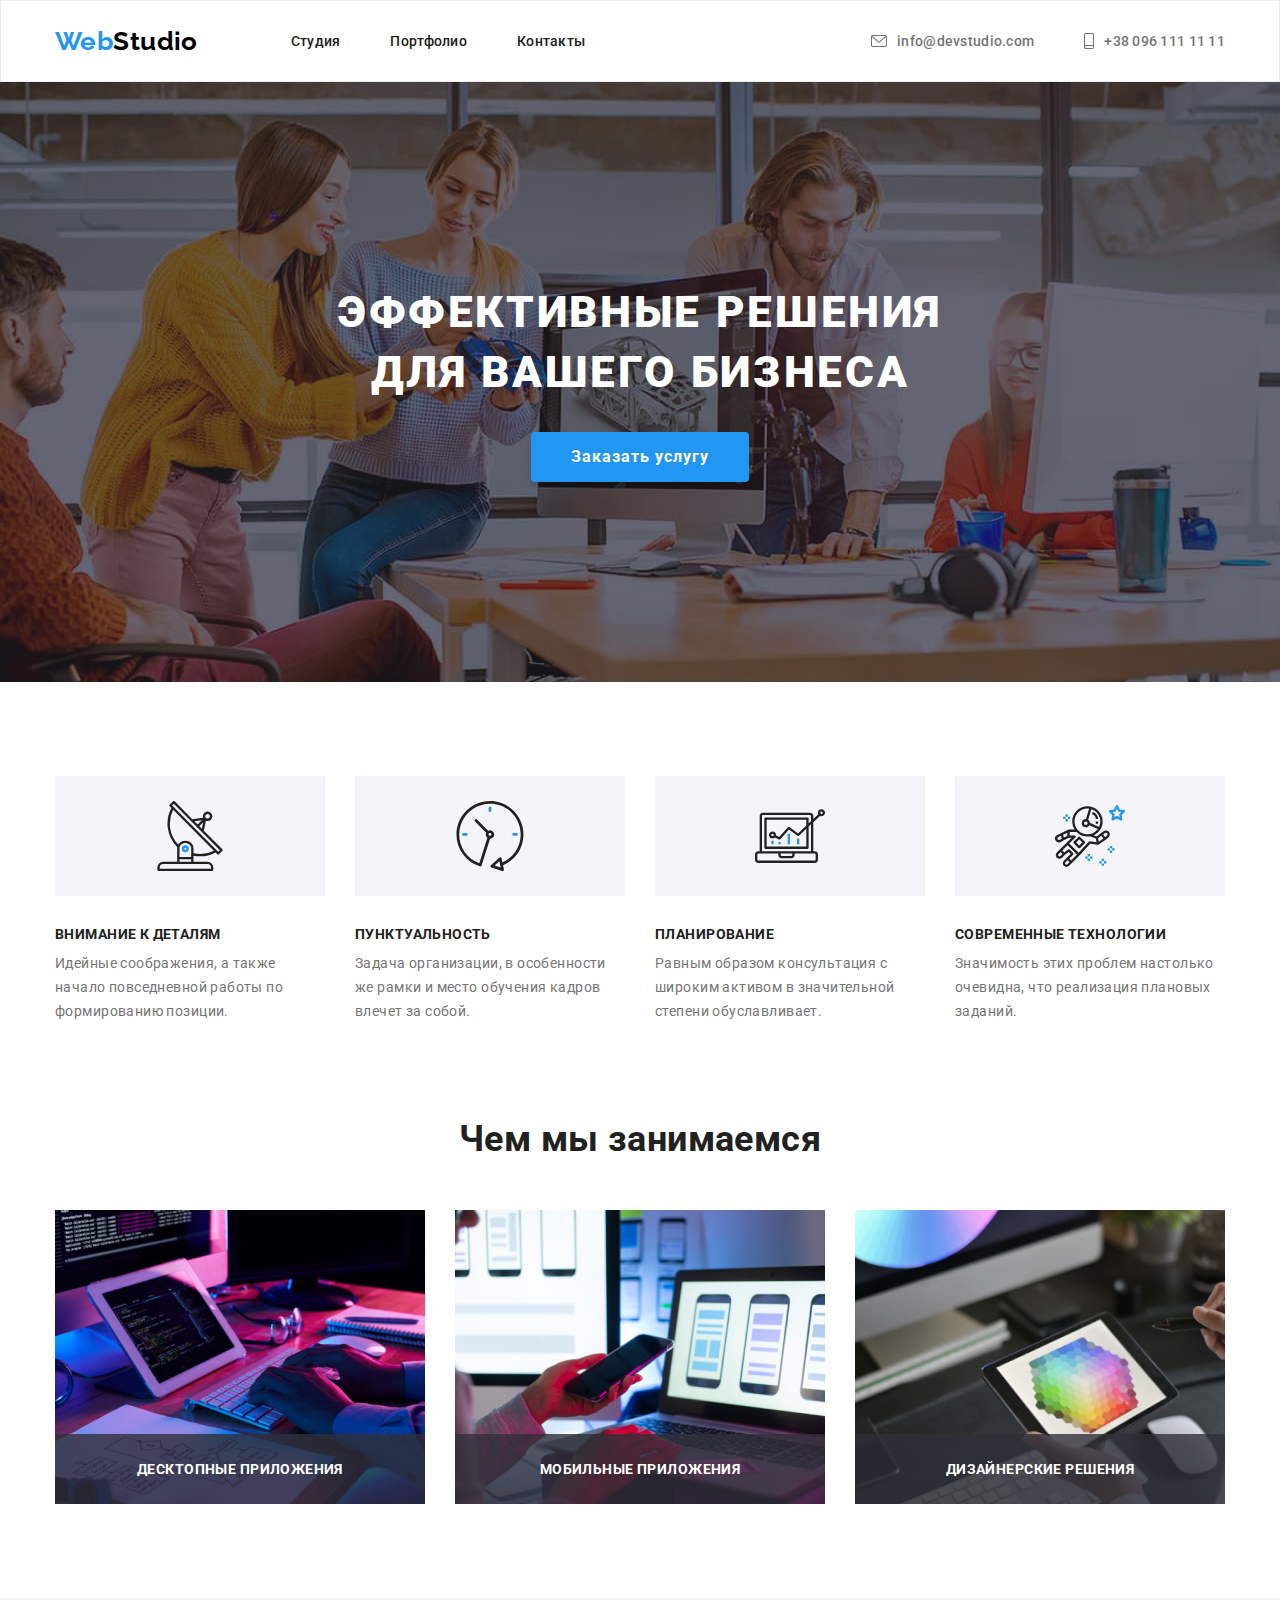
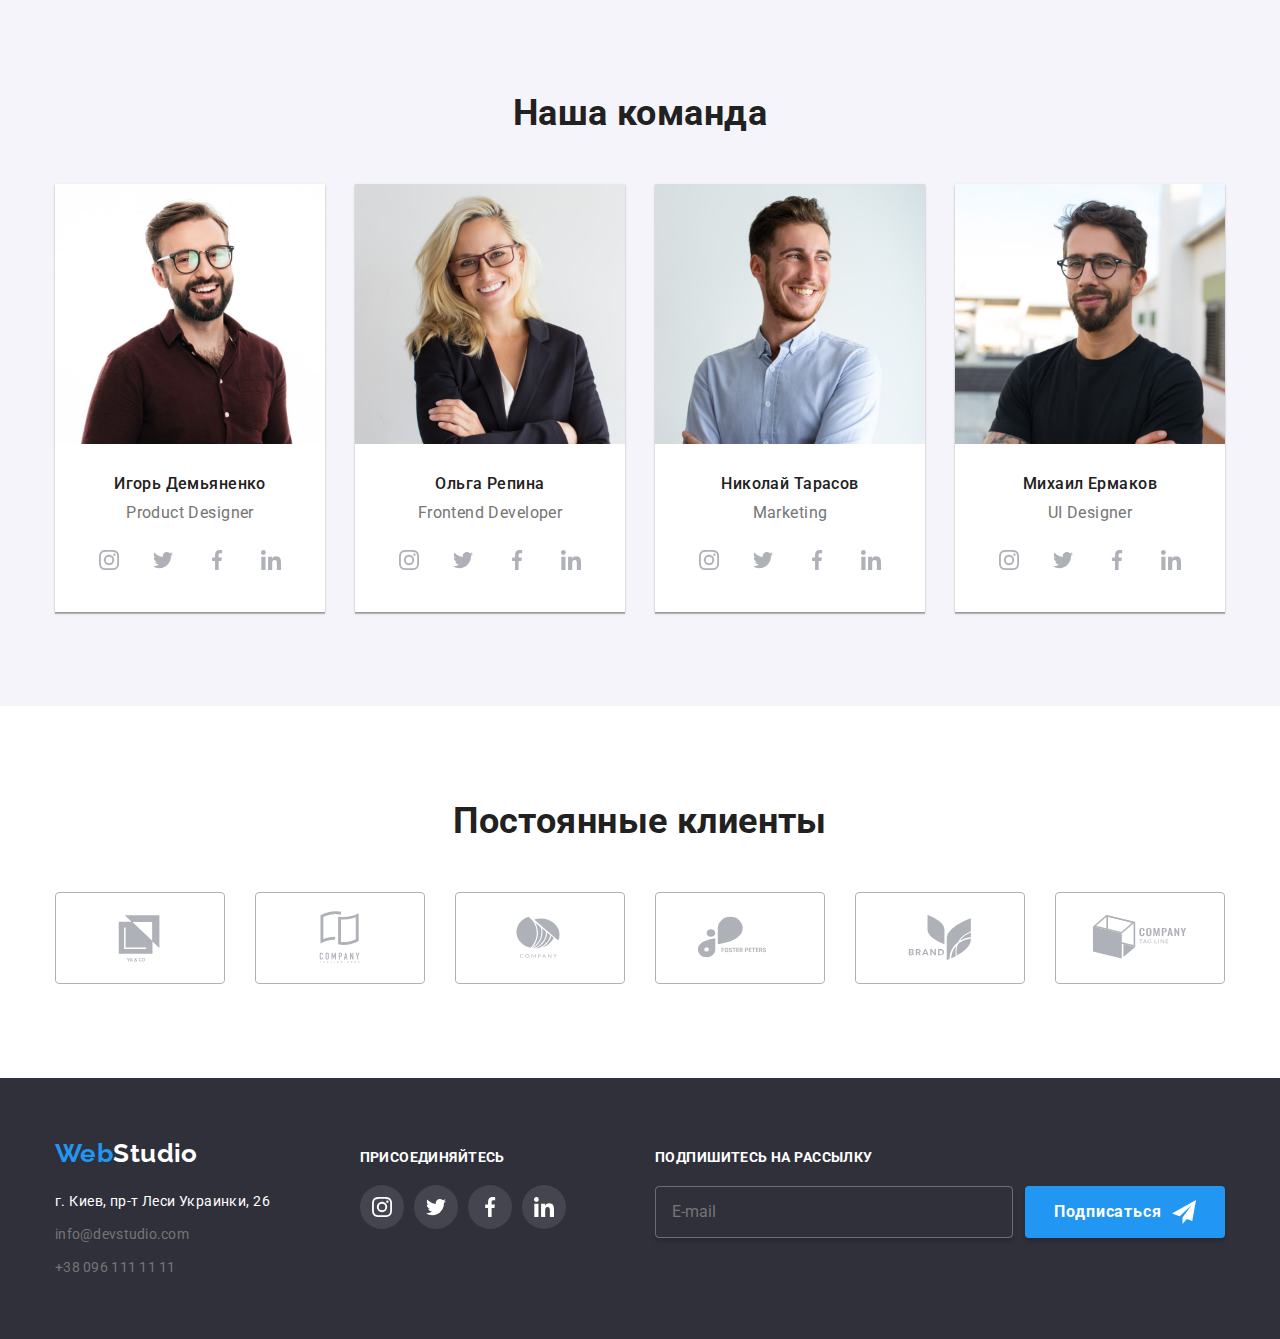
==== commit ca574f1d: "lose current" ====
--- a/index.html
+++ b/index.html
@@ -31,7 +31,7 @@
 
           <ul class="menu list">
             <li class="menu__item">
-              <a class="menu__link menu__link-current link" href="">Студия</a>
+              <a class="menu__link menu__link--current link" href="">Студия</a>
             </li>
             <li class="menu__item">
               <a class="menu__link link" href="./portfolio.html">Портфолио</a>
--- a/css/main.min.css
+++ b/css/main.min.css
@@ -1 +1,764 @@
-:root{--primary-font: "Roboto", sans-serif;--secondary-font: "Raleway", sans-serif;--primary-font-size: 16px;--secondary-font-size: 14px;--primary-font-weight: 700;--primary-text-color: #212121;--secondary-text-color: #757575;--thirty-text-color: #ffffff;--fourty-text-color: #000000;--primary-bcg: #2f303a;--secondary-bcg: #f5f4fa;--thirty-bcg: #ffffff;--primary-icon-color: #afb1b8;--accent-color: #2196f3;--transition-dur-tf: 250ms cubic-bezier(0.4, 0, 0.2, 1)}.visually-hidden{position:absolute;width:1px;height:1px;margin:-1px;border:0;padding:0;white-space:nowrap;clip-path:inset(100%);clip:rect(0 0 0 0);overflow:hidden}.modal-form-check-text,.modal-close-btn,.btn-subs,.social__list__link__dark__theme,.clients-list-link,.social-list-link,.plus-item-icon{display:flex;justify-content:center;align-items:center}h1,h2,h3,h4,p{margin-top:0;margin-bottom:0}ul{margin-top:0;margin-bottom:0;padding-left:0}img{display:block}.picture{max-width:100%;height:auto}button{cursor:pointer}.list{list-style:none}.link{text-decoration:none}body{font-family:var(--primary-font),sans-serif;font-size:14px;letter-spacing:.03em;color:var(--primary-text-color);background-color:var(--thirty-bcg)}.section{padding-top:94px;padding-bottom:94px}.container{width:1200px;margin-left:auto;margin-right:auto;padding-left:15px;padding-right:15px}.modal-btn{padding:10px 40px;border-radius:4px;box-shadow:0px 4px 4px rgba(0,0,0,.15);border:none;background-color:var(--accent-color);font-family:inherit;font-size:16px;font-weight:700;line-height:1.875;letter-spacing:.06em;color:var(--thirty-text-color);transition:background-color var(--transition-dur-tf)}.modal-btn:hover,.modal-btn:focus{background-color:#188ce8}.title{margin-bottom:50px}.header__container{display:flex;align-items:center}.header{border:1px solid #ececec}.navigation{display:flex}.menu{display:flex;align-items:center}.contact{display:flex;align-items:center;margin-left:auto}.contact__item__header:not(:first-child){margin-left:50px}.logo-link-header{margin-right:93px;font-family:var(--secondary-font);font-size:26px;font-weight:700;line-height:1.1923076923;color:var(--fourty-text-color)}.menu__item:not(:last-child){margin-right:50px}.accent{color:var(--accent-color)}.menu__link{position:relative;padding:32px 0;margin-bottom:28px;font-weight:500;line-height:1.14;letter-spacing:.02em;color:var(--primary-text-color);transition:color var(--transition-dur-tf)}.menu__link .menu__link__current{color:var(--accent-color)}.menu__link:hover,.menu__link:focus{color:var(--accent-color)}.menu__link-current::after{position:absolute;bottom:0;left:50%;transform:translateX(-50%);content:"";display:block;width:100%;height:4px;border-radius:2px;background-color:var(--accent-color)}.contact__link__icon{justify-content:center;align-items:center;fill:currentColor;margin-right:10px}.contact__link__icon:hover,.contact__link__icon:focus{fill:currentColor}.contact__text{display:flex;align-items:center;font-style:normal;padding:32px 0;font-size:14px;font-weight:500;line-height:1.1428571429;letter-spacing:.02em;color:var(--secondary-text-color);transition:color var(--transition-dur-tf)}.contact__text:hover,.contact__text:focus{color:var(--accent-color)}.hero{padding-top:200px;padding-bottom:200px;text-align:center;background-image:linear-gradient(to right, rgba(47, 48, 58, 0.4), rgba(47, 48, 58, 0.4)),url(../images/Img-hero.jpg);background-color:#c4c4c4;background-size:cover;background-position:center;background-repeat:no-repeat;max-width:1600px;margin:0 auto}.hero-title{width:693px;margin-left:auto;margin-right:auto;margin-bottom:30px;font-size:44px;font-weight:900;line-height:1.3636363636;text-align:center;letter-spacing:.06em;text-transform:uppercase;color:var(--thirty-text-color)}.plus-list-icon{display:flex;justify-content:space-between;margin-bottom:30px}.plus-item-icon{height:120px;background-color:var(--secondary-bcg);margin-bottom:30px}.plus-list{display:flex;justify-content:space-between}.plus-item{width:270px}.plus-title{margin-bottom:10px;font-size:14px;font-weight:700;line-height:1.1428571429;text-transform:uppercase}.plus-text{line-height:1.71;color:var(--secondary-text-color)}.examples{padding-top:0}.examples-list{display:flex}.examples-img{position:relative}.examples-img:not(:last-child){margin-right:30px}.examples-title{font-size:14px;font-weight:700;line-height:1.1428571429;text-transform:uppercase;color:var(--thirty-text-color)}.examples-title-wrapper{position:absolute;bottom:0;width:100%;background-color:rgba(47,48,58,.8);padding:27px 0;text-align:center}.team-list{display:flex}.team-item{background:var(--thirty-bcg);box-shadow:0px 1px 3px rgba(0,0,0,.12),0px 1px 1px rgba(0,0,0,.14),0px 2px 1px rgba(0,0,0,.2)}.team-item:not(:last-child){margin-right:30px}.team-name-title{margin-bottom:10px}.section-title{font-size:36px;font-weight:700;line-height:1.1666666667;text-align:center}.team{background-color:var(--secondary-bcg)}.team-sign{padding:30px 0}.team-name-title{font-size:16px;font-weight:500;line-height:1.1875;text-align:center}.team-speciality{margin-bottom:16px;font-size:16px;font-weight:400;line-height:1.1875;text-align:center;color:var(--secondary-text-color)}.social-list{display:flex;justify-content:center;gap:10px}.social-list-icon{fill:var(--primary-icon-color);transition:fill var(--transition-dur-tf)}.social-list-link:hover .social-list-icon,.social-list-link:focus .social-list-icon{fill:var(--thirty-text-color)}.social-list-link{width:44px;height:44px;border-radius:50%;background-color:var(--thirty-bcg);transition:background-color var(--transition-dur-tf)}.social-list-link:hover,.social-list-link:focus{background-color:var(--accent-color)}.clients-list{display:flex}.clients-list-icon{fill:var(--primary-icon-color);transition:fill var(--transition-dur-tf)}.clients-list-link:hover .clients-list-icon,.clients-list-link:focus .clients-list-icon{fill:var(--accent-color)}.clients-list-link{width:170px;height:92px;color:var(--link-client-color);border:1px solid var(--primary-icon-color);border-radius:4px;transition:border var(--transition-dur-tf)}.clients-list-link:hover,.clients-list-link:focus{border:1px solid var(--accent-color)}.clients-item:not(:last-child){margin-right:30px}.footer{background-color:var(--primary-bcg);padding:60px 0}.footer__flex{display:flex;align-items:baseline;justify-content:space-between}.logo-footer{margin-top:60px;margin-bottom:20px}.contact-item:not(:last-child){margin-bottom:9px}.logo-link-footer{display:block;margin-bottom:20px;font-family:var(--secondary-font);font-size:26px;font-weight:700;line-height:1.1923076923;color:var(--thirty-text-color)}.address__text{font-style:normal;font-size:14px;font-weight:400;line-height:1.7142857143;color:var(--thirty-text-color)}.contact-text-footer{display:flex;align-items:center;font-style:normal;font-size:14px;font-weight:400;line-height:1.7142857143;letter-spacing:.02em;color:var(--secondary-text-color);transition:color var(--transition-dur-tf)}.contact-text-footer:hover,.contact-text-footer:focus{color:var(--accent-color)}.join-title{margin-bottom:20px;font-size:14px;font-weight:700;line-height:1.1428571429;text-transform:uppercase;color:var(--thirty-text-color)}.social__list__icon__dark__theme{fill:var(--thirty-text-color)}.social__list__link__dark__theme{width:44px;height:44px;border-radius:50%;background:rgba(255,255,255,.1);transition:background-color var(--transition-dur-tf)}.social__list__link__dark__theme:hover,.social__list__link__dark__theme:focus{background-color:var(--accent-color)}.subs-footer{align-items:center}.subs-footer-slogan{margin-bottom:20px;font-weight:var(--primary-font-weight);line-height:1.14;text-transform:uppercase;color:var(--thirty-text-color)}.email-input{width:358px;padding:15px 16px;margin-right:12px;font-style:normal;font-size:16px;font-weight:400;line-height:1.25;background-color:inherit;border:1px solid rgba(255,255,255,.3);box-shadow:0px 4px 4px rgba(0,0,0,.15);border-radius:4px;color:var(--thirty-text-color);transition:border-color var(--transition-dur-tf)}.email-input:focus{outline:none;border:1px solid var(--accent-color)}.form-subs-footer{display:flex}.btn-subs{width:200px;padding:10px 28px;background:#2196f3;box-shadow:0px 4px 4px rgba(0,0,0,.15);border-radius:4px;font-size:16px;font-weight:700;line-height:1.875;letter-spacing:.06em;color:#fff;gap:10px;border:none;transition:background-color var(--transition-dur-tf)}.btn-subs:hover,.btn-subs:focus{background-color:#188ce8}.btn-subs-icon{fill:var(--thirty-bcg)}.nav-on-portfolio-list{display:flex;justify-content:center;margin-bottom:50px}.nav-on-portfolio-text.current{background-color:var(--accent-color);color:var(--thirty-text-color)}.nav-on-portfolio-text{padding:6px 28px;border-radius:4px;border:none;background-color:var(--secondary-bcg);font-family:inherit;font-size:16px;font-weight:500;line-height:1.625;text-align:center;color:var(--primary-text-color);transition:color var(--transition-dur-tf)}.nav-on-portfolio-text:hover,.nav-on-portfolio-text:focus{background-color:var(--accent-color);color:var(--thirty-text-color)}.portfolio-img-text{padding:20px 24px}.portfolio-examples-item{background:var(--thirty-bcg);border:1px solid #eee;flex-basis:calc((100% - 60px)/3)}.portfolio-examles-links{display:block;transition:box-shadow var(--transition-dur-tf)}.portfolio-examles-links:hover,.portfolio-examles-links:focus{box-shadow:0px 1px 1px rgba(0,0,0,.12),0px 4px 4px rgba(0,0,0,.06),1px 4px 6px rgba(0,0,0,.16)}.portfolio-img-wrapper{position:relative;overflow:hidden}.overlay{position:absolute;left:0;top:0;width:100%;height:100%;padding:63px 24px;overflow:hidden;transform:translate(0, 100%);transition:var(--transition-dur-tf);font-size:18px;font-weight:400;line-height:1.5555555556;color:var(--thirty-text-color);background-color:rgba(33,150,243,.9)}.portfolio-examles-links:hover .overlay,.portfolio-examles-links:focus .overlay{transform:translate(0, 0)}.portfolio-examples-list{display:flex;gap:30px;flex-wrap:wrap}.portfolio-examples-title{margin-bottom:4px;font-size:18px;font-weight:700;line-height:2;letter-spacing:.06em;color:#212121}.portfolio-examples-text{font-size:16px;font-weight:400;line-height:1.875;color:var(--secondary-text-color)}.btn-portfolio{transition:box-shadow var(--transition-dur-tf),background-color var(--transition-dur-tf)}.btn-portfolio:not(:last-child){margin-right:8px}.btn-portfolio:hover,.btn-portfolio:focus{box-shadow:0px 3px 1px rgba(0,0,0,.1),0px 1px 2px rgba(0,0,0,.08),0px 2px 2px rgba(0,0,0,.12)}.backdrop-modal{position:fixed;z-index:50;top:0;left:0;width:100%;height:100%;background-color:rgba(0,0,0,.2);opacity:1;transition:opacity var(--transition-dur-tf),visibility var(--transition-dur-tf)}.backdrop-modal.is-hidden{opacity:0;visibility:hidden;pointer-events:none}.backdrop-modal.is-hidden .modal-wind{transform:translate(-50%, -50%) scale(1.1)}.modal-wind{position:absolute;top:50%;left:50%;width:528px;height:581px;padding:40px;background:var(--thirty-bcg);box-shadow:0px 1px 3px rgba(0,0,0,.12),0px 1px 1px rgba(0,0,0,.14),0px 2px 1px rgba(0,0,0,.2);border-radius:4px;transform:translate(-50%, -50%) scale(1);transition:var(--transition-dur-tf)}.modal-close-btn{position:absolute;top:8px;right:8px;width:30px;height:30px;background-color:rgba(0,0,0,0);border:1px solid rgba(0,0,0,.1);border-radius:50%;padding:0;transition:var(--transition-dur-tf)}.modal-close-btn:hover,.modal-close-btn:focus{fill:var(--accent-color)}.modal-form{display:flex;flex-direction:column}.modal-form-field{margin-bottom:10px}.modal-form-field-marg{margin-bottom:20px}.modal-form-slogan{font-size:20px;font-weight:700;line-height:1.15;text-align:center;margin-bottom:12px}.modal-form-field-name{display:block;font-size:12px;font-weight:400;line-height:1.1666666667;letter-spacing:.01em;color:var(--secondary-text-color);margin-bottom:4px}.modal-input-wrapper{position:relative;display:block}.modal-input-icon{position:absolute;left:12px;top:50%;transform:translateY(-50%);transition:fill var(--transition-dur-tf)}.modal-form-input:focus+.modal-input-icon{fill:var(--accent-color)}.modal-form-input{width:100%;height:40px;border:1px solid rgba(33,33,33,.2);border-radius:4px;font-size:16px;padding:12px 42px;outline:none;transition:border-color var(--transition-dur-tf)}.modal-form-input:focus{border-color:var(--accent-color)}.modal-form-comment{display:block;resize:none;width:100%;height:120px;border:1px solid rgba(33,33,33,.2);border-radius:4px;font-size:12px;font-weight:400;line-height:1.1666666667;letter-spacing:.01em;outline:none;padding:12px 16px;transition:border-color var(--transition-dur-tf)}.modal-form-comment::placeholder{color:rgba(117,117,117,.5)}.modal-form-comment:focus{border-color:var(--accent-color)}.modal-form-check-text{margin-bottom:30px;font-size:14px;font-weight:400;line-height:1.7142857143;color:var(--secondary-text-color)}.modal-form-check-text::before{display:block;width:16px;height:15px;content:"";border:1px solid var(--primary-text-color);border-radius:4px;margin-right:7px;transition:var(--transition-dur-tf)}.modal-form-check:checked+.modal-form-check-text::before{background-image:url(../images/icon\ check.svg);background-position:50% 50%;background-repeat:no-repeat;background-size:cover;border:none}.modal-form-check:focus+.modal-form-check-text::before{border:1.1px solid var(--primary-text-color)}.agreement-name{color:var(--accent-color)}.modal-btn-submit{align-self:center;width:200px;padding:10px 52px;border-radius:4px;box-shadow:0px 4px 4px rgba(0,0,0,.15);border:none;background-color:var(--accent-color);font-family:inherit;font-size:16px;font-weight:700;line-height:1.875;letter-spacing:.06em;color:var(--thirty-text-color);transition:background-color var(--transition-dur-tf)}.modal-btn-submit:hover,.modal-btn-submit:focus{background-color:#188ce8}/*# sourceMappingURL=main.min.css.map */+:root {
+  --primary-font: 'Roboto', sans-serif;
+  --secondary-font: 'Raleway', sans-serif;
+  --primary-font-size: 16px;
+  --secondary-font-size: 14px;
+  --primary-font-weight: 700;
+  --primary-text-color: #212121;
+  --secondary-text-color: #757575;
+  --thirty-text-color: #ffffff;
+  --fourty-text-color: #000000;
+  --primary-bcg: #2f303a;
+  --secondary-bcg: #f5f4fa;
+  --thirty-bcg: #ffffff;
+  --primary-icon-color: #afb1b8;
+  --accent-color: #2196f3;
+  --transition-dur-tf: 250ms cubic-bezier(0.4, 0, 0.2, 1);
+}
+.visually-hidden {
+  position: absolute;
+  width: 1px;
+  height: 1px;
+  margin: -1px;
+  border: 0;
+  padding: 0;
+  white-space: nowrap;
+  clip-path: inset(100%);
+  clip: rect(0 0 0 0);
+  overflow: hidden;
+}
+.modal-form-check-text,
+.modal-close-btn,
+.btn-subs,
+.social__list__link__dark__theme,
+.clients-list-link,
+.social-list-link,
+.plus-item-icon {
+  display: flex;
+  justify-content: center;
+  align-items: center;
+}
+h1,
+h2,
+h3,
+h4,
+p {
+  margin-top: 0;
+  margin-bottom: 0;
+}
+ul {
+  margin-top: 0;
+  margin-bottom: 0;
+  padding-left: 0;
+}
+img {
+  display: block;
+}
+.picture {
+  max-width: 100%;
+  height: auto;
+}
+button {
+  cursor: pointer;
+}
+.list {
+  list-style: none;
+}
+.link {
+  text-decoration: none;
+}
+body {
+  font-family: var(--primary-font), sans-serif;
+  font-size: 14px;
+  letter-spacing: 0.03em;
+  color: var(--primary-text-color);
+  background-color: var(--thirty-bcg);
+}
+.section {
+  padding-top: 94px;
+  padding-bottom: 94px;
+}
+.container {
+  width: 1200px;
+  margin-left: auto;
+  margin-right: auto;
+  padding-left: 15px;
+  padding-right: 15px;
+}
+.modal-btn {
+  padding: 10px 40px;
+  border-radius: 4px;
+  box-shadow: 0px 4px 4px rgba(0, 0, 0, 0.15);
+  border: none;
+  background-color: var(--accent-color);
+  font-family: inherit;
+  font-size: 16px;
+  font-weight: 700;
+  line-height: 1.875;
+  letter-spacing: 0.06em;
+  color: var(--thirty-text-color);
+  transition: background-color var(--transition-dur-tf);
+}
+.modal-btn:hover,
+.modal-btn:focus {
+  background-color: #188ce8;
+}
+.title {
+  margin-bottom: 50px;
+}
+.header__container {
+  display: flex;
+  align-items: center;
+}
+.header {
+  border: 1px solid #ececec;
+}
+.navigation {
+  display: flex;
+}
+.menu {
+  display: flex;
+  align-items: center;
+}
+.contact {
+  display: flex;
+  align-items: center;
+  margin-left: auto;
+}
+.contact__item__header:not(:first-child) {
+  margin-left: 50px;
+}
+.logo-link-header {
+  margin-right: 93px;
+  font-family: var(--secondary-font);
+  font-size: 26px;
+  font-weight: 700;
+  line-height: 1.1923076923;
+  color: var(--fourty-text-color);
+}
+.menu__item:not(:last-child) {
+  margin-right: 50px;
+}
+.accent {
+  color: var(--accent-color);
+}
+.menu__link {
+  position: relative;
+  padding: 32px 0;
+  margin-bottom: 28px;
+  font-weight: 500;
+  line-height: 1.14;
+  letter-spacing: 0.02em;
+  color: var(--primary-text-color);
+  transition: color var(--transition-dur-tf);
+}
+.menu__link .menu__link__current {
+  color: var(--accent-color);
+}
+.menu__link:hover,
+.menu__link:focus {
+  color: var(--accent-color);
+}
+.menu-link-current::after {
+  position: absolute;
+  bottom: 0;
+  left: 50%;
+  transform: translateX(-50%);
+  content: '';
+  display: block;
+  width: 100%;
+  height: 4px;
+  border-radius: 2px;
+  background-color: var(--accent-color);
+}
+.contact__link__icon {
+  justify-content: center;
+  align-items: center;
+  fill: currentColor;
+  margin-right: 10px;
+}
+.contact__link__icon:hover,
+.contact__link__icon:focus {
+  fill: currentColor;
+}
+.contact__text {
+  display: flex;
+  align-items: center;
+  font-style: normal;
+  padding: 32px 0;
+  font-size: 14px;
+  font-weight: 500;
+  line-height: 1.1428571429;
+  letter-spacing: 0.02em;
+  color: var(--secondary-text-color);
+  transition: color var(--transition-dur-tf);
+}
+.contact__text:hover,
+.contact__text:focus {
+  color: var(--accent-color);
+}
+.hero {
+  padding-top: 200px;
+  padding-bottom: 200px;
+  text-align: center;
+  background-image: linear-gradient(to right, rgba(47, 48, 58, 0.4), rgba(47, 48, 58, 0.4)),
+    url(../images/Img-hero.jpg);
+  background-color: #c4c4c4;
+  background-size: cover;
+  background-position: center;
+  background-repeat: no-repeat;
+  max-width: 1600px;
+  margin: 0 auto;
+}
+.hero-title {
+  width: 693px;
+  margin-left: auto;
+  margin-right: auto;
+  margin-bottom: 30px;
+  font-size: 44px;
+  font-weight: 900;
+  line-height: 1.3636363636;
+  text-align: center;
+  letter-spacing: 0.06em;
+  text-transform: uppercase;
+  color: var(--thirty-text-color);
+}
+.plus-list-icon {
+  display: flex;
+  justify-content: space-between;
+  margin-bottom: 30px;
+}
+.plus-item-icon {
+  height: 120px;
+  background-color: var(--secondary-bcg);
+  margin-bottom: 30px;
+}
+.plus-list {
+  display: flex;
+  justify-content: space-between;
+}
+.plus-item {
+  width: 270px;
+}
+.plus-title {
+  margin-bottom: 10px;
+  font-size: 14px;
+  font-weight: 700;
+  line-height: 1.1428571429;
+  text-transform: uppercase;
+}
+.plus-text {
+  line-height: 1.71;
+  color: var(--secondary-text-color);
+}
+.examples {
+  padding-top: 0;
+}
+.examples-list {
+  display: flex;
+}
+.examples-img {
+  position: relative;
+}
+.examples-img:not(:last-child) {
+  margin-right: 30px;
+}
+.examples-title {
+  font-size: 14px;
+  font-weight: 700;
+  line-height: 1.1428571429;
+  text-transform: uppercase;
+  color: var(--thirty-text-color);
+}
+.examples-title-wrapper {
+  position: absolute;
+  bottom: 0;
+  width: 100%;
+  background-color: rgba(47, 48, 58, 0.8);
+  padding: 27px 0;
+  text-align: center;
+}
+.team-list {
+  display: flex;
+}
+.team-item {
+  background: var(--thirty-bcg);
+  box-shadow: 0px 1px 3px rgba(0, 0, 0, 0.12), 0px 1px 1px rgba(0, 0, 0, 0.14),
+    0px 2px 1px rgba(0, 0, 0, 0.2);
+}
+.team-item:not(:last-child) {
+  margin-right: 30px;
+}
+.team-name-title {
+  margin-bottom: 10px;
+}
+.section-title {
+  font-size: 36px;
+  font-weight: 700;
+  line-height: 1.1666666667;
+  text-align: center;
+}
+.team {
+  background-color: var(--secondary-bcg);
+}
+.team-sign {
+  padding: 30px 0;
+}
+.team-name-title {
+  font-size: 16px;
+  font-weight: 500;
+  line-height: 1.1875;
+  text-align: center;
+}
+.team-speciality {
+  margin-bottom: 16px;
+  font-size: 16px;
+  font-weight: 400;
+  line-height: 1.1875;
+  text-align: center;
+  color: var(--secondary-text-color);
+}
+.social-list {
+  display: flex;
+  justify-content: center;
+  gap: 10px;
+}
+.social-list-icon {
+  fill: var(--primary-icon-color);
+  transition: fill var(--transition-dur-tf);
+}
+.social-list-link:hover .social-list-icon,
+.social-list-link:focus .social-list-icon {
+  fill: var(--thirty-text-color);
+}
+.social-list-link {
+  width: 44px;
+  height: 44px;
+  border-radius: 50%;
+  background-color: var(--thirty-bcg);
+  transition: background-color var(--transition-dur-tf);
+}
+.social-list-link:hover,
+.social-list-link:focus {
+  background-color: var(--accent-color);
+}
+.clients-list {
+  display: flex;
+}
+.clients-list-icon {
+  fill: var(--primary-icon-color);
+  transition: fill var(--transition-dur-tf);
+}
+.clients-list-link:hover .clients-list-icon,
+.clients-list-link:focus .clients-list-icon {
+  fill: var(--accent-color);
+}
+.clients-list-link {
+  width: 170px;
+  height: 92px;
+  color: var(--link-client-color);
+  border: 1px solid var(--primary-icon-color);
+  border-radius: 4px;
+  transition: border var(--transition-dur-tf);
+}
+.clients-list-link:hover,
+.clients-list-link:focus {
+  border: 1px solid var(--accent-color);
+}
+.clients-item:not(:last-child) {
+  margin-right: 30px;
+}
+.footer {
+  background-color: var(--primary-bcg);
+  padding: 60px 0;
+}
+.footer__flex {
+  display: flex;
+  align-items: baseline;
+  justify-content: space-between;
+}
+.logo-footer {
+  margin-top: 60px;
+  margin-bottom: 20px;
+}
+.contact-item:not(:last-child) {
+  margin-bottom: 9px;
+}
+.logo-link-footer {
+  display: block;
+  margin-bottom: 20px;
+  font-family: var(--secondary-font);
+  font-size: 26px;
+  font-weight: 700;
+  line-height: 1.1923076923;
+  color: var(--thirty-text-color);
+}
+.address__text {
+  font-style: normal;
+  font-size: 14px;
+  font-weight: 400;
+  line-height: 1.7142857143;
+  color: var(--thirty-text-color);
+}
+.contact-text-footer {
+  display: flex;
+  align-items: center;
+  font-style: normal;
+  font-size: 14px;
+  font-weight: 400;
+  line-height: 1.7142857143;
+  letter-spacing: 0.02em;
+  color: var(--secondary-text-color);
+  transition: color var(--transition-dur-tf);
+}
+.contact-text-footer:hover,
+.contact-text-footer:focus {
+  color: var(--accent-color);
+}
+.join-title {
+  margin-bottom: 20px;
+  font-size: 14px;
+  font-weight: 700;
+  line-height: 1.1428571429;
+  text-transform: uppercase;
+  color: var(--thirty-text-color);
+}
+.social__list__icon__dark__theme {
+  fill: var(--thirty-text-color);
+}
+.social__list__link__dark__theme {
+  width: 44px;
+  height: 44px;
+  border-radius: 50%;
+  background: rgba(255, 255, 255, 0.1);
+  transition: background-color var(--transition-dur-tf);
+}
+.social__list__link__dark__theme:hover,
+.social__list__link__dark__theme:focus {
+  background-color: var(--accent-color);
+}
+.subs-footer {
+  align-items: center;
+}
+.subs-footer-slogan {
+  margin-bottom: 20px;
+  font-weight: var(--primary-font-weight);
+  line-height: 1.14;
+  text-transform: uppercase;
+  color: var(--thirty-text-color);
+}
+.email-input {
+  width: 358px;
+  padding: 15px 16px;
+  margin-right: 12px;
+  font-style: normal;
+  font-size: 16px;
+  font-weight: 400;
+  line-height: 1.25;
+  background-color: inherit;
+  border: 1px solid rgba(255, 255, 255, 0.3);
+  box-shadow: 0px 4px 4px rgba(0, 0, 0, 0.15);
+  border-radius: 4px;
+  color: var(--thirty-text-color);
+  transition: border-color var(--transition-dur-tf);
+}
+.email-input:focus {
+  outline: none;
+  border: 1px solid var(--accent-color);
+}
+.form-subs-footer {
+  display: flex;
+}
+.btn-subs {
+  width: 200px;
+  padding: 10px 28px;
+  background: #2196f3;
+  box-shadow: 0px 4px 4px rgba(0, 0, 0, 0.15);
+  border-radius: 4px;
+  font-size: 16px;
+  font-weight: 700;
+  line-height: 1.875;
+  letter-spacing: 0.06em;
+  color: #fff;
+  gap: 10px;
+  border: none;
+  transition: background-color var(--transition-dur-tf);
+}
+.btn-subs:hover,
+.btn-subs:focus {
+  background-color: #188ce8;
+}
+.btn-subs-icon {
+  fill: var(--thirty-bcg);
+}
+.nav-on-portfolio-list {
+  display: flex;
+  justify-content: center;
+  margin-bottom: 50px;
+}
+.nav-on-portfolio-text.current {
+  background-color: var(--accent-color);
+  color: var(--thirty-text-color);
+}
+.nav-on-portfolio-text {
+  padding: 6px 28px;
+  border-radius: 4px;
+  border: none;
+  background-color: var(--secondary-bcg);
+  font-family: inherit;
+  font-size: 16px;
+  font-weight: 500;
+  line-height: 1.625;
+  text-align: center;
+  color: var(--primary-text-color);
+  transition: color var(--transition-dur-tf);
+}
+.nav-on-portfolio-text:hover,
+.nav-on-portfolio-text:focus {
+  background-color: var(--accent-color);
+  color: var(--thirty-text-color);
+}
+.portfolio-img-text {
+  padding: 20px 24px;
+}
+.portfolio-examples-item {
+  background: var(--thirty-bcg);
+  border: 1px solid #eee;
+  flex-basis: calc((100% - 60px) / 3);
+}
+.portfolio-examles-links {
+  display: block;
+  transition: box-shadow var(--transition-dur-tf);
+}
+.portfolio-examles-links:hover,
+.portfolio-examles-links:focus {
+  box-shadow: 0px 1px 1px rgba(0, 0, 0, 0.12), 0px 4px 4px rgba(0, 0, 0, 0.06),
+    1px 4px 6px rgba(0, 0, 0, 0.16);
+}
+.portfolio-img-wrapper {
+  position: relative;
+  overflow: hidden;
+}
+.overlay {
+  position: absolute;
+  left: 0;
+  top: 0;
+  width: 100%;
+  height: 100%;
+  padding: 63px 24px;
+  overflow: hidden;
+  transform: translate(0, 100%);
+  transition: var(--transition-dur-tf);
+  font-size: 18px;
+  font-weight: 400;
+  line-height: 1.5555555556;
+  color: var(--thirty-text-color);
+  background-color: rgba(33, 150, 243, 0.9);
+}
+.portfolio-examles-links:hover .overlay,
+.portfolio-examles-links:focus .overlay {
+  transform: translate(0, 0);
+}
+.portfolio-examples-list {
+  display: flex;
+  gap: 30px;
+  flex-wrap: wrap;
+}
+.portfolio-examples-title {
+  margin-bottom: 4px;
+  font-size: 18px;
+  font-weight: 700;
+  line-height: 2;
+  letter-spacing: 0.06em;
+  color: #212121;
+}
+.portfolio-examples-text {
+  font-size: 16px;
+  font-weight: 400;
+  line-height: 1.875;
+  color: var(--secondary-text-color);
+}
+.btn-portfolio {
+  transition: box-shadow var(--transition-dur-tf), background-color var(--transition-dur-tf);
+}
+.btn-portfolio:not(:last-child) {
+  margin-right: 8px;
+}
+.btn-portfolio:hover,
+.btn-portfolio:focus {
+  box-shadow: 0px 3px 1px rgba(0, 0, 0, 0.1), 0px 1px 2px rgba(0, 0, 0, 0.08),
+    0px 2px 2px rgba(0, 0, 0, 0.12);
+}
+.backdrop-modal {
+  position: fixed;
+  z-index: 50;
+  top: 0;
+  left: 0;
+  width: 100%;
+  height: 100%;
+  background-color: rgba(0, 0, 0, 0.2);
+  opacity: 1;
+  transition: opacity var(--transition-dur-tf), visibility var(--transition-dur-tf);
+}
+.backdrop-modal.is-hidden {
+  opacity: 0;
+  visibility: hidden;
+  pointer-events: none;
+}
+.backdrop-modal.is-hidden .modal-wind {
+  transform: translate(-50%, -50%) scale(1.1);
+}
+.modal-wind {
+  position: absolute;
+  top: 50%;
+  left: 50%;
+  width: 528px;
+  height: 581px;
+  padding: 40px;
+  background: var(--thirty-bcg);
+  box-shadow: 0px 1px 3px rgba(0, 0, 0, 0.12), 0px 1px 1px rgba(0, 0, 0, 0.14),
+    0px 2px 1px rgba(0, 0, 0, 0.2);
+  border-radius: 4px;
+  transform: translate(-50%, -50%) scale(1);
+  transition: var(--transition-dur-tf);
+}
+.modal-close-btn {
+  position: absolute;
+  top: 8px;
+  right: 8px;
+  width: 30px;
+  height: 30px;
+  background-color: rgba(0, 0, 0, 0);
+  border: 1px solid rgba(0, 0, 0, 0.1);
+  border-radius: 50%;
+  padding: 0;
+  transition: var(--transition-dur-tf);
+}
+.modal-close-btn:hover,
+.modal-close-btn:focus {
+  fill: var(--accent-color);
+}
+.modal-form {
+  display: flex;
+  flex-direction: column;
+}
+.modal-form-field {
+  margin-bottom: 10px;
+}
+.modal-form-field-marg {
+  margin-bottom: 20px;
+}
+.modal-form-slogan {
+  font-size: 20px;
+  font-weight: 700;
+  line-height: 1.15;
+  text-align: center;
+  margin-bottom: 12px;
+}
+.modal-form-field-name {
+  display: block;
+  font-size: 12px;
+  font-weight: 400;
+  line-height: 1.1666666667;
+  letter-spacing: 0.01em;
+  color: var(--secondary-text-color);
+  margin-bottom: 4px;
+}
+.modal-input-wrapper {
+  position: relative;
+  display: block;
+}
+.modal-input-icon {
+  position: absolute;
+  left: 12px;
+  top: 50%;
+  transform: translateY(-50%);
+  transition: fill var(--transition-dur-tf);
+}
+.modal-form-input:focus + .modal-input-icon {
+  fill: var(--accent-color);
+}
+.modal-form-input {
+  width: 100%;
+  height: 40px;
+  border: 1px solid rgba(33, 33, 33, 0.2);
+  border-radius: 4px;
+  font-size: 16px;
+  padding: 12px 42px;
+  outline: none;
+  transition: border-color var(--transition-dur-tf);
+}
+.modal-form-input:focus {
+  border-color: var(--accent-color);
+}
+.modal-form-comment {
+  display: block;
+  resize: none;
+  width: 100%;
+  height: 120px;
+  border: 1px solid rgba(33, 33, 33, 0.2);
+  border-radius: 4px;
+  font-size: 12px;
+  font-weight: 400;
+  line-height: 1.1666666667;
+  letter-spacing: 0.01em;
+  outline: none;
+  padding: 12px 16px;
+  transition: border-color var(--transition-dur-tf);
+}
+.modal-form-comment::placeholder {
+  color: rgba(117, 117, 117, 0.5);
+}
+.modal-form-comment:focus {
+  border-color: var(--accent-color);
+}
+.modal-form-check-text {
+  margin-bottom: 30px;
+  font-size: 14px;
+  font-weight: 400;
+  line-height: 1.7142857143;
+  color: var(--secondary-text-color);
+}
+.modal-form-check-text::before {
+  display: block;
+  width: 16px;
+  height: 15px;
+  content: '';
+  border: 1px solid var(--primary-text-color);
+  border-radius: 4px;
+  margin-right: 7px;
+  transition: var(--transition-dur-tf);
+}
+.modal-form-check:checked + .modal-form-check-text::before {
+  background-image: url(../images/icon\ check.svg);
+  background-position: 50% 50%;
+  background-repeat: no-repeat;
+  background-size: cover;
+  border: none;
+}
+.modal-form-check:focus + .modal-form-check-text::before {
+  border: 1.1px solid var(--primary-text-color);
+}
+.agreement-name {
+  color: var(--accent-color);
+}
+.modal-btn-submit {
+  align-self: center;
+  width: 200px;
+  padding: 10px 52px;
+  border-radius: 4px;
+  box-shadow: 0px 4px 4px rgba(0, 0, 0, 0.15);
+  border: none;
+  background-color: var(--accent-color);
+  font-family: inherit;
+  font-size: 16px;
+  font-weight: 700;
+  line-height: 1.875;
+  letter-spacing: 0.06em;
+  color: var(--thirty-text-color);
+  transition: background-color var(--transition-dur-tf);
+}
+.modal-btn-submit:hover,
+.modal-btn-submit:focus {
+  background-color: #188ce8;
+} /*# sourceMappingURL=main.min.css.map */
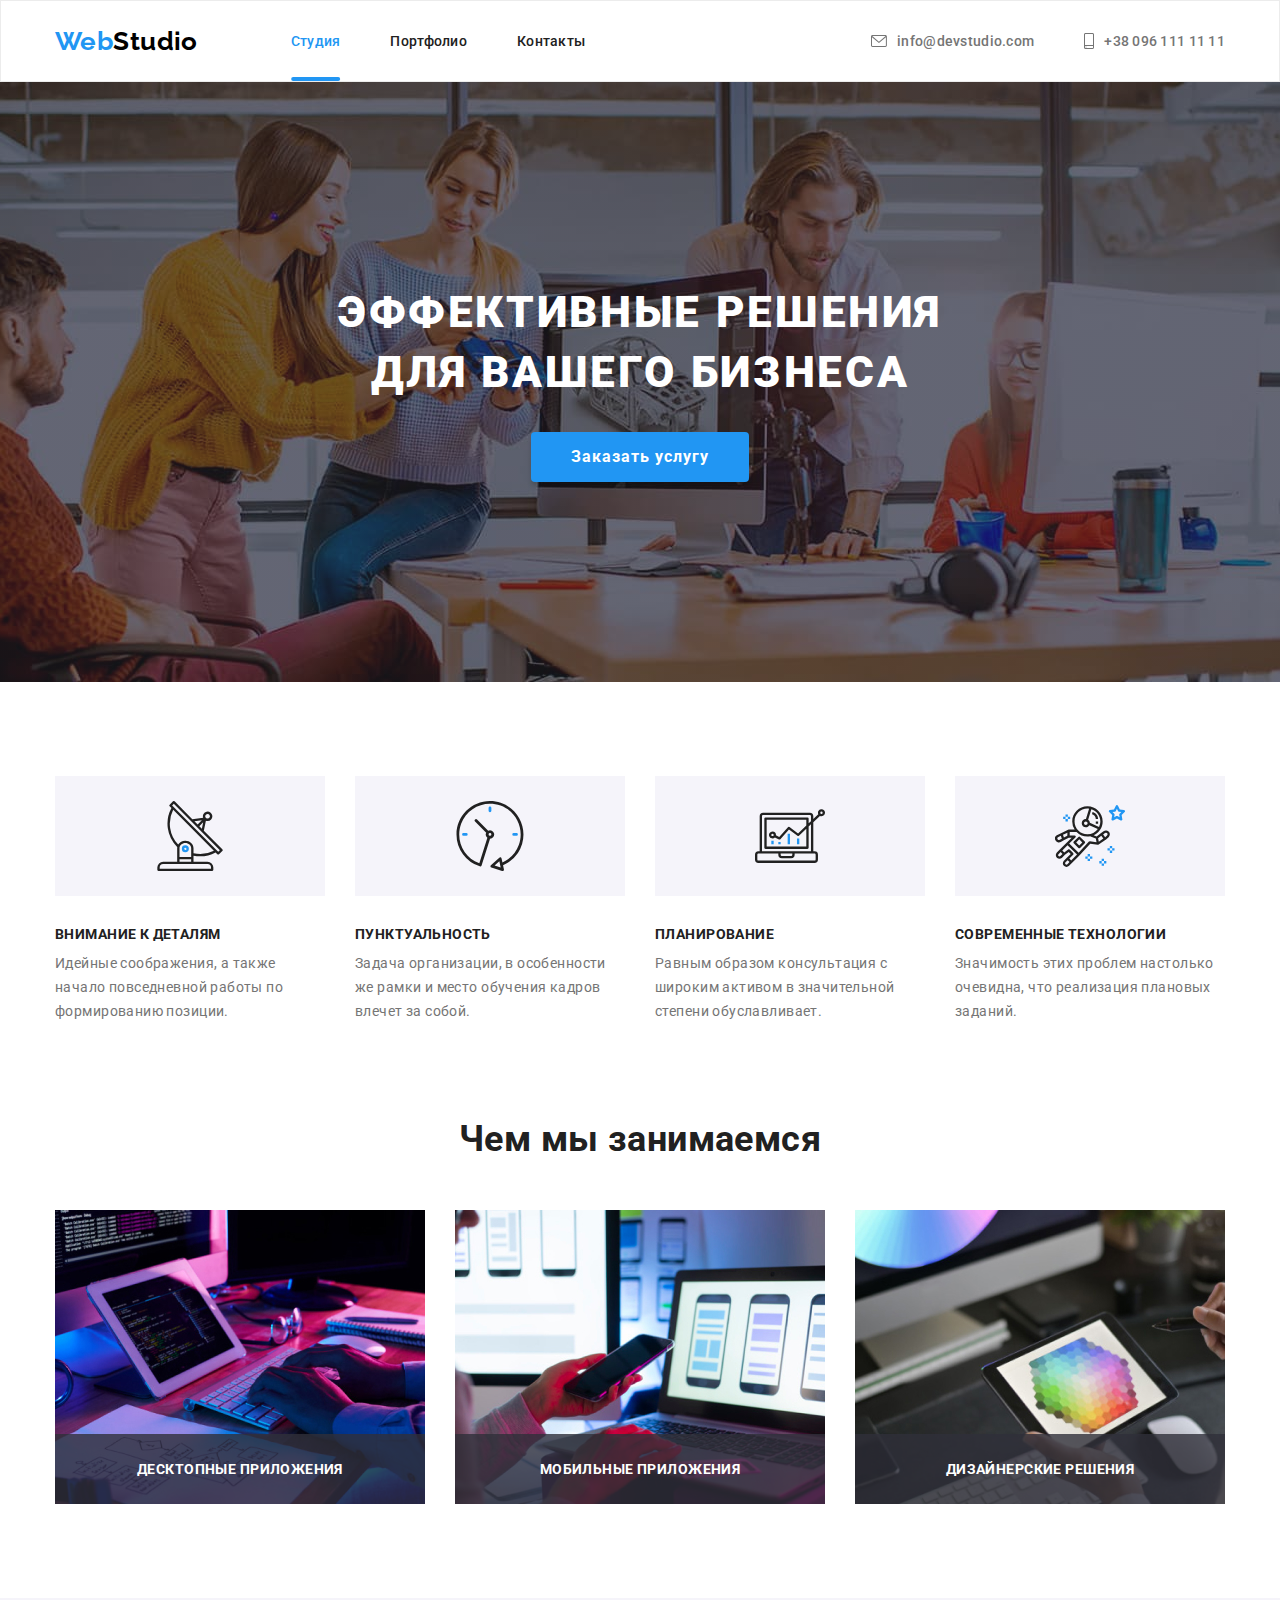
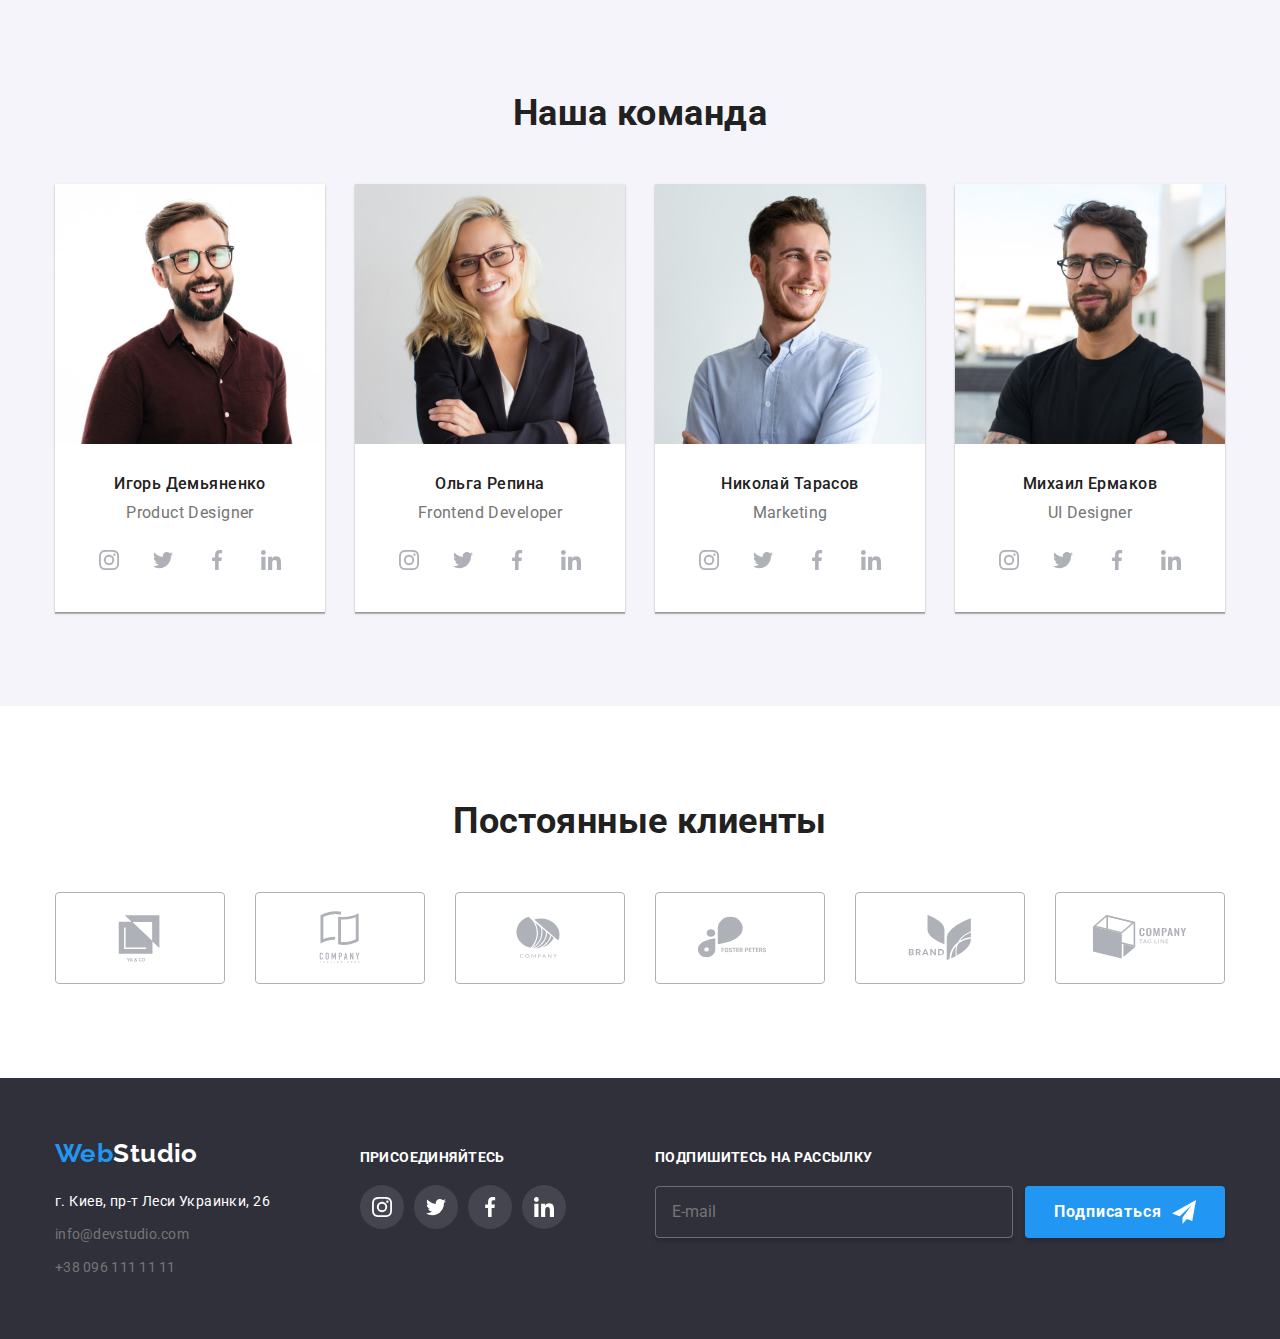
==== commit 0f2533a9: "fix errors" ====
--- a/index.html
+++ b/index.html
@@ -17,7 +17,7 @@
       rel="stylesheet"
       href="https://cdn.jsdelivr.net/npm/modern-normalize@1.1.0/modern-normalize.min.css"
     />
-    <!-- <link rel="stylesheet" href="./css/styles.css" /> -->
+
     <link rel="stylesheet" href="./css/main.min.css" />
   </head>
   <body>
@@ -29,21 +29,23 @@
             ><span class="accent">Web</span>Studio</a
           >
 
-          <ul class="menu list">
-            <li class="menu__item">
-              <a class="menu__link menu__link--current link" href="">Студия</a>
-            </li>
-            <li class="menu__item">
-              <a class="menu__link link" href="./portfolio.html">Портфолио</a>
-            </li>
-            <li class="menu__item">
-              <a class="menu__link link" href="">Контакты</a>
+          <ul class="navigation-menu list">
+            <li class="navigation-menu__item">
+              <a class="navigation-menu__link navigation-menu__link--current link" href=""
+                >Студия</a
+              >
+            </li>
+            <li class="navigation-menu__item">
+              <a class="navigation-menu__link link" href="./portfolio.html">Портфолио</a>
+            </li>
+            <li class="navigation-menu__item">
+              <a class="navigation-menu__link link" href="">Контакты</a>
             </li>
           </ul>
         </nav>
-        <ul class="contact list">
+        <ul class="contact__list list">
           <li class="contact__item__header">
-            <a class="contact__text link" href="mailto:info@devstudio.com">
+            <a class="contact__link link" href="mailto:info@devstudio.com">
               <svg class="contact__link__icon" width="16" height="12">
                 <use href="./images/symbol-defs.svg#icon-mail"></use>
               </svg>
@@ -51,7 +53,7 @@
             >
           </li>
           <li class="contact__item__header">
-            <a class="contact__text contact__text__phone link" href="tel:+380961111111">
+            <a class="contact__link contact__text__phone link" href="tel:+380961111111">
               <svg class="contact__link__icon" width="10" height="16">
                 <use href="./images/symbol-defs.svg#icon-smartphone"></use>
               </svg>
@@ -78,7 +80,7 @@
 
           <ul class="plus-list list">
             <li class="plus-item">
-              <div class="plus-item-icon">
+              <div class="plus-item-wrapper">
                 <svg class="plus-icon" width="70" height="70">
                   <use href="./images/symbol-defs.svg#icon-antenna"></use>
                 </svg>
@@ -90,7 +92,7 @@
             </li>
 
             <li class="plus-item">
-              <div class="plus-item-icon">
+              <div class="plus-item-wrapper">
                 <svg class="plus-icon" width="70" height="70">
                   <use href="./images/symbol-defs.svg#icon-clock"></use>
                 </svg>
@@ -101,7 +103,7 @@
               </p>
             </li>
             <li class="plus-item">
-              <div class="plus-item-icon">
+              <div class="plus-item-wrapper">
                 <svg class="plus-icon" width="70" height="70">
                   <use href="./images/symbol-defs.svg#icon-diagram"></use>
                 </svg>
@@ -112,7 +114,7 @@
               </p>
             </li>
             <li class="plus-item">
-              <div class="plus-item-icon">
+              <div class="plus-item-wrapper">
                 <svg class="plus-icon" width="70" height="70">
                   <use href="./images/symbol-defs.svg#icon-astronaut"></use>
                 </svg>
--- a/css/main.min.css
+++ b/css/main.min.css
@@ -1,764 +1 @@
-:root {
-  --primary-font: 'Roboto', sans-serif;
-  --secondary-font: 'Raleway', sans-serif;
-  --primary-font-size: 16px;
-  --secondary-font-size: 14px;
-  --primary-font-weight: 700;
-  --primary-text-color: #212121;
-  --secondary-text-color: #757575;
-  --thirty-text-color: #ffffff;
-  --fourty-text-color: #000000;
-  --primary-bcg: #2f303a;
-  --secondary-bcg: #f5f4fa;
-  --thirty-bcg: #ffffff;
-  --primary-icon-color: #afb1b8;
-  --accent-color: #2196f3;
-  --transition-dur-tf: 250ms cubic-bezier(0.4, 0, 0.2, 1);
-}
-.visually-hidden {
-  position: absolute;
-  width: 1px;
-  height: 1px;
-  margin: -1px;
-  border: 0;
-  padding: 0;
-  white-space: nowrap;
-  clip-path: inset(100%);
-  clip: rect(0 0 0 0);
-  overflow: hidden;
-}
-.modal-form-check-text,
-.modal-close-btn,
-.btn-subs,
-.social__list__link__dark__theme,
-.clients-list-link,
-.social-list-link,
-.plus-item-icon {
-  display: flex;
-  justify-content: center;
-  align-items: center;
-}
-h1,
-h2,
-h3,
-h4,
-p {
-  margin-top: 0;
-  margin-bottom: 0;
-}
-ul {
-  margin-top: 0;
-  margin-bottom: 0;
-  padding-left: 0;
-}
-img {
-  display: block;
-}
-.picture {
-  max-width: 100%;
-  height: auto;
-}
-button {
-  cursor: pointer;
-}
-.list {
-  list-style: none;
-}
-.link {
-  text-decoration: none;
-}
-body {
-  font-family: var(--primary-font), sans-serif;
-  font-size: 14px;
-  letter-spacing: 0.03em;
-  color: var(--primary-text-color);
-  background-color: var(--thirty-bcg);
-}
-.section {
-  padding-top: 94px;
-  padding-bottom: 94px;
-}
-.container {
-  width: 1200px;
-  margin-left: auto;
-  margin-right: auto;
-  padding-left: 15px;
-  padding-right: 15px;
-}
-.modal-btn {
-  padding: 10px 40px;
-  border-radius: 4px;
-  box-shadow: 0px 4px 4px rgba(0, 0, 0, 0.15);
-  border: none;
-  background-color: var(--accent-color);
-  font-family: inherit;
-  font-size: 16px;
-  font-weight: 700;
-  line-height: 1.875;
-  letter-spacing: 0.06em;
-  color: var(--thirty-text-color);
-  transition: background-color var(--transition-dur-tf);
-}
-.modal-btn:hover,
-.modal-btn:focus {
-  background-color: #188ce8;
-}
-.title {
-  margin-bottom: 50px;
-}
-.header__container {
-  display: flex;
-  align-items: center;
-}
-.header {
-  border: 1px solid #ececec;
-}
-.navigation {
-  display: flex;
-}
-.menu {
-  display: flex;
-  align-items: center;
-}
-.contact {
-  display: flex;
-  align-items: center;
-  margin-left: auto;
-}
-.contact__item__header:not(:first-child) {
-  margin-left: 50px;
-}
-.logo-link-header {
-  margin-right: 93px;
-  font-family: var(--secondary-font);
-  font-size: 26px;
-  font-weight: 700;
-  line-height: 1.1923076923;
-  color: var(--fourty-text-color);
-}
-.menu__item:not(:last-child) {
-  margin-right: 50px;
-}
-.accent {
-  color: var(--accent-color);
-}
-.menu__link {
-  position: relative;
-  padding: 32px 0;
-  margin-bottom: 28px;
-  font-weight: 500;
-  line-height: 1.14;
-  letter-spacing: 0.02em;
-  color: var(--primary-text-color);
-  transition: color var(--transition-dur-tf);
-}
-.menu__link .menu__link__current {
-  color: var(--accent-color);
-}
-.menu__link:hover,
-.menu__link:focus {
-  color: var(--accent-color);
-}
-.menu-link-current::after {
-  position: absolute;
-  bottom: 0;
-  left: 50%;
-  transform: translateX(-50%);
-  content: '';
-  display: block;
-  width: 100%;
-  height: 4px;
-  border-radius: 2px;
-  background-color: var(--accent-color);
-}
-.contact__link__icon {
-  justify-content: center;
-  align-items: center;
-  fill: currentColor;
-  margin-right: 10px;
-}
-.contact__link__icon:hover,
-.contact__link__icon:focus {
-  fill: currentColor;
-}
-.contact__text {
-  display: flex;
-  align-items: center;
-  font-style: normal;
-  padding: 32px 0;
-  font-size: 14px;
-  font-weight: 500;
-  line-height: 1.1428571429;
-  letter-spacing: 0.02em;
-  color: var(--secondary-text-color);
-  transition: color var(--transition-dur-tf);
-}
-.contact__text:hover,
-.contact__text:focus {
-  color: var(--accent-color);
-}
-.hero {
-  padding-top: 200px;
-  padding-bottom: 200px;
-  text-align: center;
-  background-image: linear-gradient(to right, rgba(47, 48, 58, 0.4), rgba(47, 48, 58, 0.4)),
-    url(../images/Img-hero.jpg);
-  background-color: #c4c4c4;
-  background-size: cover;
-  background-position: center;
-  background-repeat: no-repeat;
-  max-width: 1600px;
-  margin: 0 auto;
-}
-.hero-title {
-  width: 693px;
-  margin-left: auto;
-  margin-right: auto;
-  margin-bottom: 30px;
-  font-size: 44px;
-  font-weight: 900;
-  line-height: 1.3636363636;
-  text-align: center;
-  letter-spacing: 0.06em;
-  text-transform: uppercase;
-  color: var(--thirty-text-color);
-}
-.plus-list-icon {
-  display: flex;
-  justify-content: space-between;
-  margin-bottom: 30px;
-}
-.plus-item-icon {
-  height: 120px;
-  background-color: var(--secondary-bcg);
-  margin-bottom: 30px;
-}
-.plus-list {
-  display: flex;
-  justify-content: space-between;
-}
-.plus-item {
-  width: 270px;
-}
-.plus-title {
-  margin-bottom: 10px;
-  font-size: 14px;
-  font-weight: 700;
-  line-height: 1.1428571429;
-  text-transform: uppercase;
-}
-.plus-text {
-  line-height: 1.71;
-  color: var(--secondary-text-color);
-}
-.examples {
-  padding-top: 0;
-}
-.examples-list {
-  display: flex;
-}
-.examples-img {
-  position: relative;
-}
-.examples-img:not(:last-child) {
-  margin-right: 30px;
-}
-.examples-title {
-  font-size: 14px;
-  font-weight: 700;
-  line-height: 1.1428571429;
-  text-transform: uppercase;
-  color: var(--thirty-text-color);
-}
-.examples-title-wrapper {
-  position: absolute;
-  bottom: 0;
-  width: 100%;
-  background-color: rgba(47, 48, 58, 0.8);
-  padding: 27px 0;
-  text-align: center;
-}
-.team-list {
-  display: flex;
-}
-.team-item {
-  background: var(--thirty-bcg);
-  box-shadow: 0px 1px 3px rgba(0, 0, 0, 0.12), 0px 1px 1px rgba(0, 0, 0, 0.14),
-    0px 2px 1px rgba(0, 0, 0, 0.2);
-}
-.team-item:not(:last-child) {
-  margin-right: 30px;
-}
-.team-name-title {
-  margin-bottom: 10px;
-}
-.section-title {
-  font-size: 36px;
-  font-weight: 700;
-  line-height: 1.1666666667;
-  text-align: center;
-}
-.team {
-  background-color: var(--secondary-bcg);
-}
-.team-sign {
-  padding: 30px 0;
-}
-.team-name-title {
-  font-size: 16px;
-  font-weight: 500;
-  line-height: 1.1875;
-  text-align: center;
-}
-.team-speciality {
-  margin-bottom: 16px;
-  font-size: 16px;
-  font-weight: 400;
-  line-height: 1.1875;
-  text-align: center;
-  color: var(--secondary-text-color);
-}
-.social-list {
-  display: flex;
-  justify-content: center;
-  gap: 10px;
-}
-.social-list-icon {
-  fill: var(--primary-icon-color);
-  transition: fill var(--transition-dur-tf);
-}
-.social-list-link:hover .social-list-icon,
-.social-list-link:focus .social-list-icon {
-  fill: var(--thirty-text-color);
-}
-.social-list-link {
-  width: 44px;
-  height: 44px;
-  border-radius: 50%;
-  background-color: var(--thirty-bcg);
-  transition: background-color var(--transition-dur-tf);
-}
-.social-list-link:hover,
-.social-list-link:focus {
-  background-color: var(--accent-color);
-}
-.clients-list {
-  display: flex;
-}
-.clients-list-icon {
-  fill: var(--primary-icon-color);
-  transition: fill var(--transition-dur-tf);
-}
-.clients-list-link:hover .clients-list-icon,
-.clients-list-link:focus .clients-list-icon {
-  fill: var(--accent-color);
-}
-.clients-list-link {
-  width: 170px;
-  height: 92px;
-  color: var(--link-client-color);
-  border: 1px solid var(--primary-icon-color);
-  border-radius: 4px;
-  transition: border var(--transition-dur-tf);
-}
-.clients-list-link:hover,
-.clients-list-link:focus {
-  border: 1px solid var(--accent-color);
-}
-.clients-item:not(:last-child) {
-  margin-right: 30px;
-}
-.footer {
-  background-color: var(--primary-bcg);
-  padding: 60px 0;
-}
-.footer__flex {
-  display: flex;
-  align-items: baseline;
-  justify-content: space-between;
-}
-.logo-footer {
-  margin-top: 60px;
-  margin-bottom: 20px;
-}
-.contact-item:not(:last-child) {
-  margin-bottom: 9px;
-}
-.logo-link-footer {
-  display: block;
-  margin-bottom: 20px;
-  font-family: var(--secondary-font);
-  font-size: 26px;
-  font-weight: 700;
-  line-height: 1.1923076923;
-  color: var(--thirty-text-color);
-}
-.address__text {
-  font-style: normal;
-  font-size: 14px;
-  font-weight: 400;
-  line-height: 1.7142857143;
-  color: var(--thirty-text-color);
-}
-.contact-text-footer {
-  display: flex;
-  align-items: center;
-  font-style: normal;
-  font-size: 14px;
-  font-weight: 400;
-  line-height: 1.7142857143;
-  letter-spacing: 0.02em;
-  color: var(--secondary-text-color);
-  transition: color var(--transition-dur-tf);
-}
-.contact-text-footer:hover,
-.contact-text-footer:focus {
-  color: var(--accent-color);
-}
-.join-title {
-  margin-bottom: 20px;
-  font-size: 14px;
-  font-weight: 700;
-  line-height: 1.1428571429;
-  text-transform: uppercase;
-  color: var(--thirty-text-color);
-}
-.social__list__icon__dark__theme {
-  fill: var(--thirty-text-color);
-}
-.social__list__link__dark__theme {
-  width: 44px;
-  height: 44px;
-  border-radius: 50%;
-  background: rgba(255, 255, 255, 0.1);
-  transition: background-color var(--transition-dur-tf);
-}
-.social__list__link__dark__theme:hover,
-.social__list__link__dark__theme:focus {
-  background-color: var(--accent-color);
-}
-.subs-footer {
-  align-items: center;
-}
-.subs-footer-slogan {
-  margin-bottom: 20px;
-  font-weight: var(--primary-font-weight);
-  line-height: 1.14;
-  text-transform: uppercase;
-  color: var(--thirty-text-color);
-}
-.email-input {
-  width: 358px;
-  padding: 15px 16px;
-  margin-right: 12px;
-  font-style: normal;
-  font-size: 16px;
-  font-weight: 400;
-  line-height: 1.25;
-  background-color: inherit;
-  border: 1px solid rgba(255, 255, 255, 0.3);
-  box-shadow: 0px 4px 4px rgba(0, 0, 0, 0.15);
-  border-radius: 4px;
-  color: var(--thirty-text-color);
-  transition: border-color var(--transition-dur-tf);
-}
-.email-input:focus {
-  outline: none;
-  border: 1px solid var(--accent-color);
-}
-.form-subs-footer {
-  display: flex;
-}
-.btn-subs {
-  width: 200px;
-  padding: 10px 28px;
-  background: #2196f3;
-  box-shadow: 0px 4px 4px rgba(0, 0, 0, 0.15);
-  border-radius: 4px;
-  font-size: 16px;
-  font-weight: 700;
-  line-height: 1.875;
-  letter-spacing: 0.06em;
-  color: #fff;
-  gap: 10px;
-  border: none;
-  transition: background-color var(--transition-dur-tf);
-}
-.btn-subs:hover,
-.btn-subs:focus {
-  background-color: #188ce8;
-}
-.btn-subs-icon {
-  fill: var(--thirty-bcg);
-}
-.nav-on-portfolio-list {
-  display: flex;
-  justify-content: center;
-  margin-bottom: 50px;
-}
-.nav-on-portfolio-text.current {
-  background-color: var(--accent-color);
-  color: var(--thirty-text-color);
-}
-.nav-on-portfolio-text {
-  padding: 6px 28px;
-  border-radius: 4px;
-  border: none;
-  background-color: var(--secondary-bcg);
-  font-family: inherit;
-  font-size: 16px;
-  font-weight: 500;
-  line-height: 1.625;
-  text-align: center;
-  color: var(--primary-text-color);
-  transition: color var(--transition-dur-tf);
-}
-.nav-on-portfolio-text:hover,
-.nav-on-portfolio-text:focus {
-  background-color: var(--accent-color);
-  color: var(--thirty-text-color);
-}
-.portfolio-img-text {
-  padding: 20px 24px;
-}
-.portfolio-examples-item {
-  background: var(--thirty-bcg);
-  border: 1px solid #eee;
-  flex-basis: calc((100% - 60px) / 3);
-}
-.portfolio-examles-links {
-  display: block;
-  transition: box-shadow var(--transition-dur-tf);
-}
-.portfolio-examles-links:hover,
-.portfolio-examles-links:focus {
-  box-shadow: 0px 1px 1px rgba(0, 0, 0, 0.12), 0px 4px 4px rgba(0, 0, 0, 0.06),
-    1px 4px 6px rgba(0, 0, 0, 0.16);
-}
-.portfolio-img-wrapper {
-  position: relative;
-  overflow: hidden;
-}
-.overlay {
-  position: absolute;
-  left: 0;
-  top: 0;
-  width: 100%;
-  height: 100%;
-  padding: 63px 24px;
-  overflow: hidden;
-  transform: translate(0, 100%);
-  transition: var(--transition-dur-tf);
-  font-size: 18px;
-  font-weight: 400;
-  line-height: 1.5555555556;
-  color: var(--thirty-text-color);
-  background-color: rgba(33, 150, 243, 0.9);
-}
-.portfolio-examles-links:hover .overlay,
-.portfolio-examles-links:focus .overlay {
-  transform: translate(0, 0);
-}
-.portfolio-examples-list {
-  display: flex;
-  gap: 30px;
-  flex-wrap: wrap;
-}
-.portfolio-examples-title {
-  margin-bottom: 4px;
-  font-size: 18px;
-  font-weight: 700;
-  line-height: 2;
-  letter-spacing: 0.06em;
-  color: #212121;
-}
-.portfolio-examples-text {
-  font-size: 16px;
-  font-weight: 400;
-  line-height: 1.875;
-  color: var(--secondary-text-color);
-}
-.btn-portfolio {
-  transition: box-shadow var(--transition-dur-tf), background-color var(--transition-dur-tf);
-}
-.btn-portfolio:not(:last-child) {
-  margin-right: 8px;
-}
-.btn-portfolio:hover,
-.btn-portfolio:focus {
-  box-shadow: 0px 3px 1px rgba(0, 0, 0, 0.1), 0px 1px 2px rgba(0, 0, 0, 0.08),
-    0px 2px 2px rgba(0, 0, 0, 0.12);
-}
-.backdrop-modal {
-  position: fixed;
-  z-index: 50;
-  top: 0;
-  left: 0;
-  width: 100%;
-  height: 100%;
-  background-color: rgba(0, 0, 0, 0.2);
-  opacity: 1;
-  transition: opacity var(--transition-dur-tf), visibility var(--transition-dur-tf);
-}
-.backdrop-modal.is-hidden {
-  opacity: 0;
-  visibility: hidden;
-  pointer-events: none;
-}
-.backdrop-modal.is-hidden .modal-wind {
-  transform: translate(-50%, -50%) scale(1.1);
-}
-.modal-wind {
-  position: absolute;
-  top: 50%;
-  left: 50%;
-  width: 528px;
-  height: 581px;
-  padding: 40px;
-  background: var(--thirty-bcg);
-  box-shadow: 0px 1px 3px rgba(0, 0, 0, 0.12), 0px 1px 1px rgba(0, 0, 0, 0.14),
-    0px 2px 1px rgba(0, 0, 0, 0.2);
-  border-radius: 4px;
-  transform: translate(-50%, -50%) scale(1);
-  transition: var(--transition-dur-tf);
-}
-.modal-close-btn {
-  position: absolute;
-  top: 8px;
-  right: 8px;
-  width: 30px;
-  height: 30px;
-  background-color: rgba(0, 0, 0, 0);
-  border: 1px solid rgba(0, 0, 0, 0.1);
-  border-radius: 50%;
-  padding: 0;
-  transition: var(--transition-dur-tf);
-}
-.modal-close-btn:hover,
-.modal-close-btn:focus {
-  fill: var(--accent-color);
-}
-.modal-form {
-  display: flex;
-  flex-direction: column;
-}
-.modal-form-field {
-  margin-bottom: 10px;
-}
-.modal-form-field-marg {
-  margin-bottom: 20px;
-}
-.modal-form-slogan {
-  font-size: 20px;
-  font-weight: 700;
-  line-height: 1.15;
-  text-align: center;
-  margin-bottom: 12px;
-}
-.modal-form-field-name {
-  display: block;
-  font-size: 12px;
-  font-weight: 400;
-  line-height: 1.1666666667;
-  letter-spacing: 0.01em;
-  color: var(--secondary-text-color);
-  margin-bottom: 4px;
-}
-.modal-input-wrapper {
-  position: relative;
-  display: block;
-}
-.modal-input-icon {
-  position: absolute;
-  left: 12px;
-  top: 50%;
-  transform: translateY(-50%);
-  transition: fill var(--transition-dur-tf);
-}
-.modal-form-input:focus + .modal-input-icon {
-  fill: var(--accent-color);
-}
-.modal-form-input {
-  width: 100%;
-  height: 40px;
-  border: 1px solid rgba(33, 33, 33, 0.2);
-  border-radius: 4px;
-  font-size: 16px;
-  padding: 12px 42px;
-  outline: none;
-  transition: border-color var(--transition-dur-tf);
-}
-.modal-form-input:focus {
-  border-color: var(--accent-color);
-}
-.modal-form-comment {
-  display: block;
-  resize: none;
-  width: 100%;
-  height: 120px;
-  border: 1px solid rgba(33, 33, 33, 0.2);
-  border-radius: 4px;
-  font-size: 12px;
-  font-weight: 400;
-  line-height: 1.1666666667;
-  letter-spacing: 0.01em;
-  outline: none;
-  padding: 12px 16px;
-  transition: border-color var(--transition-dur-tf);
-}
-.modal-form-comment::placeholder {
-  color: rgba(117, 117, 117, 0.5);
-}
-.modal-form-comment:focus {
-  border-color: var(--accent-color);
-}
-.modal-form-check-text {
-  margin-bottom: 30px;
-  font-size: 14px;
-  font-weight: 400;
-  line-height: 1.7142857143;
-  color: var(--secondary-text-color);
-}
-.modal-form-check-text::before {
-  display: block;
-  width: 16px;
-  height: 15px;
-  content: '';
-  border: 1px solid var(--primary-text-color);
-  border-radius: 4px;
-  margin-right: 7px;
-  transition: var(--transition-dur-tf);
-}
-.modal-form-check:checked + .modal-form-check-text::before {
-  background-image: url(../images/icon\ check.svg);
-  background-position: 50% 50%;
-  background-repeat: no-repeat;
-  background-size: cover;
-  border: none;
-}
-.modal-form-check:focus + .modal-form-check-text::before {
-  border: 1.1px solid var(--primary-text-color);
-}
-.agreement-name {
-  color: var(--accent-color);
-}
-.modal-btn-submit {
-  align-self: center;
-  width: 200px;
-  padding: 10px 52px;
-  border-radius: 4px;
-  box-shadow: 0px 4px 4px rgba(0, 0, 0, 0.15);
-  border: none;
-  background-color: var(--accent-color);
-  font-family: inherit;
-  font-size: 16px;
-  font-weight: 700;
-  line-height: 1.875;
-  letter-spacing: 0.06em;
-  color: var(--thirty-text-color);
-  transition: background-color var(--transition-dur-tf);
-}
-.modal-btn-submit:hover,
-.modal-btn-submit:focus {
-  background-color: #188ce8;
-} /*# sourceMappingURL=main.min.css.map */
+:root{--primary-font: "Roboto", sans-serif;--secondary-font: "Raleway", sans-serif;--primary-font-size: 16px;--secondary-font-size: 14px;--primary-font-weight: 700;--primary-text-color: #212121;--secondary-text-color: #757575;--thirty-text-color: #ffffff;--fourty-text-color: #000000;--primary-bcg: #2f303a;--secondary-bcg: #f5f4fa;--thirty-bcg: #ffffff;--primary-icon-color: #afb1b8;--accent-color: #2196f3;--transition-dur-tf: 250ms cubic-bezier(0.4, 0, 0.2, 1)}.visually-hidden{position:absolute;width:1px;height:1px;margin:-1px;border:0;padding:0;white-space:nowrap;clip-path:inset(100%);clip:rect(0 0 0 0);overflow:hidden}.modal-form-check-text,.modal-close-btn,.btn-subs,.social__list__link__dark__theme,.clients-list-link,.social-list-link,.plus-item-wrapper{display:flex;justify-content:center;align-items:center}h1,h2,h3,h4,p{margin-top:0;margin-bottom:0}ul{margin-top:0;margin-bottom:0;padding-left:0}img{display:block}.picture{max-width:100%;height:auto}button{cursor:pointer}.list{list-style:none}.link{text-decoration:none}body{font-family:var(--primary-font),sans-serif;font-size:14px;letter-spacing:.03em;color:var(--primary-text-color);background-color:var(--thirty-bcg)}.container{width:1200px;margin-left:auto;margin-right:auto;padding-left:15px;padding-right:15px}.section{padding-top:94px;padding-bottom:94px}.title{margin-bottom:50px}.modal-btn{padding:10px 40px;border-radius:4px;box-shadow:0px 4px 4px rgba(0,0,0,.15);border:none;background-color:var(--accent-color);font-family:inherit;font-size:16px;font-weight:700;line-height:1.875;letter-spacing:.06em;color:var(--thirty-text-color);transition:background-color var(--transition-dur-tf)}.modal-btn:hover,.modal-btn:focus{background-color:#188ce8}.modal-btn-submit{align-self:center;width:200px;padding:10px 52px;border-radius:4px;box-shadow:0px 4px 4px rgba(0,0,0,.15);border:none;background-color:var(--accent-color);font-family:inherit;font-size:16px;font-weight:700;line-height:1.875;letter-spacing:.06em;color:var(--thirty-text-color);transition:background-color var(--transition-dur-tf)}.modal-btn-submit:hover,.modal-btn-submit:focus{background-color:#188ce8}.btn-portfolio{transition:box-shadow var(--transition-dur-tf),background-color var(--transition-dur-tf)}.btn-portfolio:not(:last-child){margin-right:8px}.btn-portfolio:hover,.btn-portfolio:focus{box-shadow:0px 3px 1px rgba(0,0,0,.1),0px 1px 2px rgba(0,0,0,.08),0px 2px 2px rgba(0,0,0,.12)}.header__container{display:flex;align-items:center}.header{border:1px solid #ececec}.navigation{display:flex}.navigation-menu{display:flex;align-items:center}.contact__list{display:flex;align-items:center;margin-left:auto}.contact__item__header:not(:first-child){margin-left:50px}.logo-link-header{margin-right:93px;font-family:var(--secondary-font);font-size:26px;font-weight:700;line-height:1.1923076923;color:var(--fourty-text-color)}.navigation-menu__item:not(:last-child){margin-right:50px}.accent{color:var(--accent-color)}.navigation-menu__link{position:relative;padding:32px 0;margin-bottom:28px;font-weight:500;line-height:1.14;letter-spacing:.02em;color:var(--primary-text-color);transition:color var(--transition-dur-tf)}.navigation-menu__link:hover,.navigation-menu__link:focus{color:var(--accent-color)}.navigation-menu__link--current{color:var(--accent-color)}.navigation-menu__link--current::after{position:absolute;bottom:0;left:50%;transform:translateX(-50%);content:"";display:block;width:100%;height:4px;border-radius:2px;background-color:var(--accent-color)}.contact__link__icon{justify-content:center;align-items:center;fill:currentColor;margin-right:10px}.contact__link__icon:hover,.contact__link__icon:focus{fill:currentColor}.contact__link{display:flex;align-items:center;font-style:normal;padding:32px 0;font-size:14px;font-weight:500;line-height:1.1428571429;letter-spacing:.02em;color:var(--secondary-text-color);transition:color var(--transition-dur-tf)}.contact__link:hover,.contact__link:focus{color:var(--accent-color)}.hero{padding-top:200px;padding-bottom:200px;text-align:center;background-image:linear-gradient(to right, rgba(47, 48, 58, 0.4), rgba(47, 48, 58, 0.4)),url(../images/Img-hero.jpg);background-color:#c4c4c4;background-size:cover;background-position:center;background-repeat:no-repeat;max-width:1600px;margin:0 auto}.hero-title{width:693px;margin-left:auto;margin-right:auto;margin-bottom:30px;font-size:44px;font-weight:900;line-height:1.3636363636;text-align:center;letter-spacing:.06em;text-transform:uppercase;color:var(--thirty-text-color)}.plus-list-icon{display:flex;justify-content:space-between;margin-bottom:30px}.plus-item-wrapper{height:120px;background-color:var(--secondary-bcg);margin-bottom:30px}.plus-list{display:flex;justify-content:space-between}.plus-item{width:270px}.plus-title{margin-bottom:10px;font-size:14px;font-weight:700;line-height:1.1428571429;text-transform:uppercase}.plus-text{line-height:1.71;color:var(--secondary-text-color)}.examples{padding-top:0}.examples-list{display:flex}.examples-img{position:relative}.examples-img:not(:last-child){margin-right:30px}.examples-title{font-size:14px;font-weight:700;line-height:1.1428571429;text-transform:uppercase;color:var(--thirty-text-color)}.examples-title-wrapper{position:absolute;bottom:0;width:100%;background-color:rgba(47,48,58,.8);padding:27px 0;text-align:center}.team-list{display:flex}.team-item{background:var(--thirty-bcg);box-shadow:0px 1px 3px rgba(0,0,0,.12),0px 1px 1px rgba(0,0,0,.14),0px 2px 1px rgba(0,0,0,.2)}.team-item:not(:last-child){margin-right:30px}.team-name-title{margin-bottom:10px}.section-title{font-size:36px;font-weight:700;line-height:1.1666666667;text-align:center}.team{background-color:var(--secondary-bcg)}.team-sign{padding:30px 0}.team-name-title{font-size:16px;font-weight:500;line-height:1.1875;text-align:center}.team-speciality{margin-bottom:16px;font-size:16px;font-weight:400;line-height:1.1875;text-align:center;color:var(--secondary-text-color)}.social-list{display:flex;justify-content:center;gap:10px}.social-list-icon{fill:var(--primary-icon-color);transition:fill var(--transition-dur-tf)}.social-list-link:hover .social-list-icon,.social-list-link:focus .social-list-icon{fill:var(--thirty-text-color)}.social-list-link{width:44px;height:44px;border-radius:50%;background-color:var(--thirty-bcg);transition:background-color var(--transition-dur-tf)}.social-list-link:hover,.social-list-link:focus{background-color:var(--accent-color)}.clients-list{display:flex}.clients-list-icon{fill:var(--primary-icon-color);transition:fill var(--transition-dur-tf)}.clients-list-link:hover .clients-list-icon,.clients-list-link:focus .clients-list-icon{fill:var(--accent-color)}.clients-list-link{width:170px;height:92px;color:var(--link-client-color);border:1px solid var(--primary-icon-color);border-radius:4px;transition:border var(--transition-dur-tf)}.clients-list-link:hover,.clients-list-link:focus{border:1px solid var(--accent-color)}.clients-item:not(:last-child){margin-right:30px}.footer{background-color:var(--primary-bcg);padding:60px 0}.footer__flex{display:flex;align-items:baseline;justify-content:space-between}.logo-footer{margin-top:60px;margin-bottom:20px}.contact-item:not(:last-child){margin-bottom:9px}.logo-link-footer{display:block;margin-bottom:20px;font-family:var(--secondary-font);font-size:26px;font-weight:700;line-height:1.1923076923;color:var(--thirty-text-color)}.address__text{font-style:normal;font-size:14px;font-weight:400;line-height:1.7142857143;color:var(--thirty-text-color)}.contact-text-footer{display:flex;align-items:center;font-style:normal;font-size:14px;font-weight:400;line-height:1.7142857143;letter-spacing:.02em;color:var(--secondary-text-color);transition:color var(--transition-dur-tf)}.contact-text-footer:hover,.contact-text-footer:focus{color:var(--accent-color)}.join-title{margin-bottom:20px;font-size:14px;font-weight:700;line-height:1.1428571429;text-transform:uppercase;color:var(--thirty-text-color)}.social__list__icon__dark__theme{fill:var(--thirty-text-color)}.social__list__link__dark__theme{width:44px;height:44px;border-radius:50%;background:rgba(255,255,255,.1);transition:background-color var(--transition-dur-tf)}.social__list__link__dark__theme:hover,.social__list__link__dark__theme:focus{background-color:var(--accent-color)}.subs-footer{align-items:center}.subs-footer-slogan{margin-bottom:20px;font-weight:var(--primary-font-weight);line-height:1.14;text-transform:uppercase;color:var(--thirty-text-color)}.email-input{width:358px;padding:15px 16px;margin-right:12px;font-style:normal;font-size:16px;font-weight:400;line-height:1.25;background-color:inherit;border:1px solid rgba(255,255,255,.3);box-shadow:0px 4px 4px rgba(0,0,0,.15);border-radius:4px;color:var(--thirty-text-color);transition:border-color var(--transition-dur-tf)}.email-input:focus{outline:none;border:1px solid var(--accent-color)}.form-subs-footer{display:flex}.btn-subs{width:200px;padding:10px 28px;background:#2196f3;box-shadow:0px 4px 4px rgba(0,0,0,.15);border-radius:4px;font-size:16px;font-weight:700;line-height:1.875;letter-spacing:.06em;color:#fff;gap:10px;border:none;transition:background-color var(--transition-dur-tf)}.btn-subs:hover,.btn-subs:focus{background-color:#188ce8}.btn-subs-icon{fill:var(--thirty-bcg)}.nav-on-portfolio-list{display:flex;justify-content:center;margin-bottom:50px}.nav-on-portfolio-text.current{background-color:var(--accent-color);color:var(--thirty-text-color)}.nav-on-portfolio-text{padding:6px 28px;border-radius:4px;border:none;background-color:var(--secondary-bcg);font-family:inherit;font-size:16px;font-weight:500;line-height:1.625;text-align:center;color:var(--primary-text-color);transition:color var(--transition-dur-tf),box-shadow var(--transition-dur-tf),background-color var(--transition-dur-tf)}.nav-on-portfolio-text:hover,.nav-on-portfolio-text:focus{background-color:var(--accent-color);color:var(--thirty-text-color)}.portfolio-img-text{padding:20px 24px}.portfolio-examples-item{background:var(--thirty-bcg);border:1px solid #eee;flex-basis:calc((100% - 60px)/3)}.portfolio-examles-links{display:block;transition:box-shadow var(--transition-dur-tf)}.portfolio-examles-links:hover,.portfolio-examles-links:focus{box-shadow:0px 1px 1px rgba(0,0,0,.12),0px 4px 4px rgba(0,0,0,.06),1px 4px 6px rgba(0,0,0,.16)}.portfolio-img-wrapper{position:relative;overflow:hidden}.overlay{position:absolute;left:0;top:0;width:100%;height:100%;padding:63px 24px;overflow:hidden;transform:translate(0, 100%);transition:var(--transition-dur-tf);font-size:18px;font-weight:400;line-height:1.5555555556;color:var(--thirty-text-color);background-color:rgba(33,150,243,.9)}.portfolio-examles-links:hover .overlay,.portfolio-examles-links:focus .overlay{transform:translate(0, 0)}.portfolio-examples-list{display:flex;gap:30px;flex-wrap:wrap}.portfolio-examples-title{margin-bottom:4px;font-size:18px;font-weight:700;line-height:2;letter-spacing:.06em;color:#212121}.portfolio-examples-text{font-size:16px;font-weight:400;line-height:1.875;color:var(--secondary-text-color)}.backdrop-modal{position:fixed;z-index:50;top:0;left:0;width:100%;height:100%;background-color:rgba(0,0,0,.2);opacity:1;transition:opacity var(--transition-dur-tf),visibility var(--transition-dur-tf)}.backdrop-modal.is-hidden{opacity:0;visibility:hidden;pointer-events:none}.backdrop-modal.is-hidden .modal-wind{transform:translate(-50%, -50%) scale(1.1)}.modal-wind{position:absolute;top:50%;left:50%;width:528px;height:581px;padding:40px;background:var(--thirty-bcg);box-shadow:0px 1px 3px rgba(0,0,0,.12),0px 1px 1px rgba(0,0,0,.14),0px 2px 1px rgba(0,0,0,.2);border-radius:4px;transform:translate(-50%, -50%) scale(1);transition:var(--transition-dur-tf)}.modal-close-btn{position:absolute;top:8px;right:8px;width:30px;height:30px;background-color:rgba(0,0,0,0);border:1px solid rgba(0,0,0,.1);border-radius:50%;padding:0;transition:var(--transition-dur-tf)}.modal-close-btn:hover,.modal-close-btn:focus{fill:var(--accent-color)}.modal-form{display:flex;flex-direction:column}.modal-form-field{margin-bottom:10px}.modal-form-field-marg{margin-bottom:20px}.modal-form-slogan{font-size:20px;font-weight:700;line-height:1.15;text-align:center;margin-bottom:12px}.modal-form-field-name{display:block;font-size:12px;font-weight:400;line-height:1.1666666667;letter-spacing:.01em;color:var(--secondary-text-color);margin-bottom:4px}.modal-input-wrapper{position:relative;display:block}.modal-input-icon{position:absolute;left:12px;top:50%;transform:translateY(-50%);transition:fill var(--transition-dur-tf)}.modal-form-input:focus+.modal-input-icon{fill:var(--accent-color)}.modal-form-input{width:100%;height:40px;border:1px solid rgba(33,33,33,.2);border-radius:4px;font-size:16px;padding:12px 42px;outline:none;transition:border-color var(--transition-dur-tf)}.modal-form-input:focus{border-color:var(--accent-color)}.modal-form-comment{display:block;resize:none;width:100%;height:120px;border:1px solid rgba(33,33,33,.2);border-radius:4px;font-size:12px;font-weight:400;line-height:1.1666666667;letter-spacing:.01em;outline:none;padding:12px 16px;transition:border-color var(--transition-dur-tf)}.modal-form-comment::placeholder{color:rgba(117,117,117,.5)}.modal-form-comment:focus{border-color:var(--accent-color)}.modal-form-check-text{margin-bottom:30px;font-size:14px;font-weight:400;line-height:1.7142857143;color:var(--secondary-text-color)}.modal-form-check-text::before{display:block;width:16px;height:15px;content:"";border:1px solid var(--primary-text-color);border-radius:4px;margin-right:7px;transition:var(--transition-dur-tf)}.modal-form-check:checked+.modal-form-check-text::before{background-image:url(../images/icon\ check.svg);background-position:50% 50%;background-repeat:no-repeat;background-size:cover;border:none}.modal-form-check:focus+.modal-form-check-text::before{border:1.1px solid var(--primary-text-color)}.agreement-name{color:var(--accent-color)}/*# sourceMappingURL=main.min.css.map */